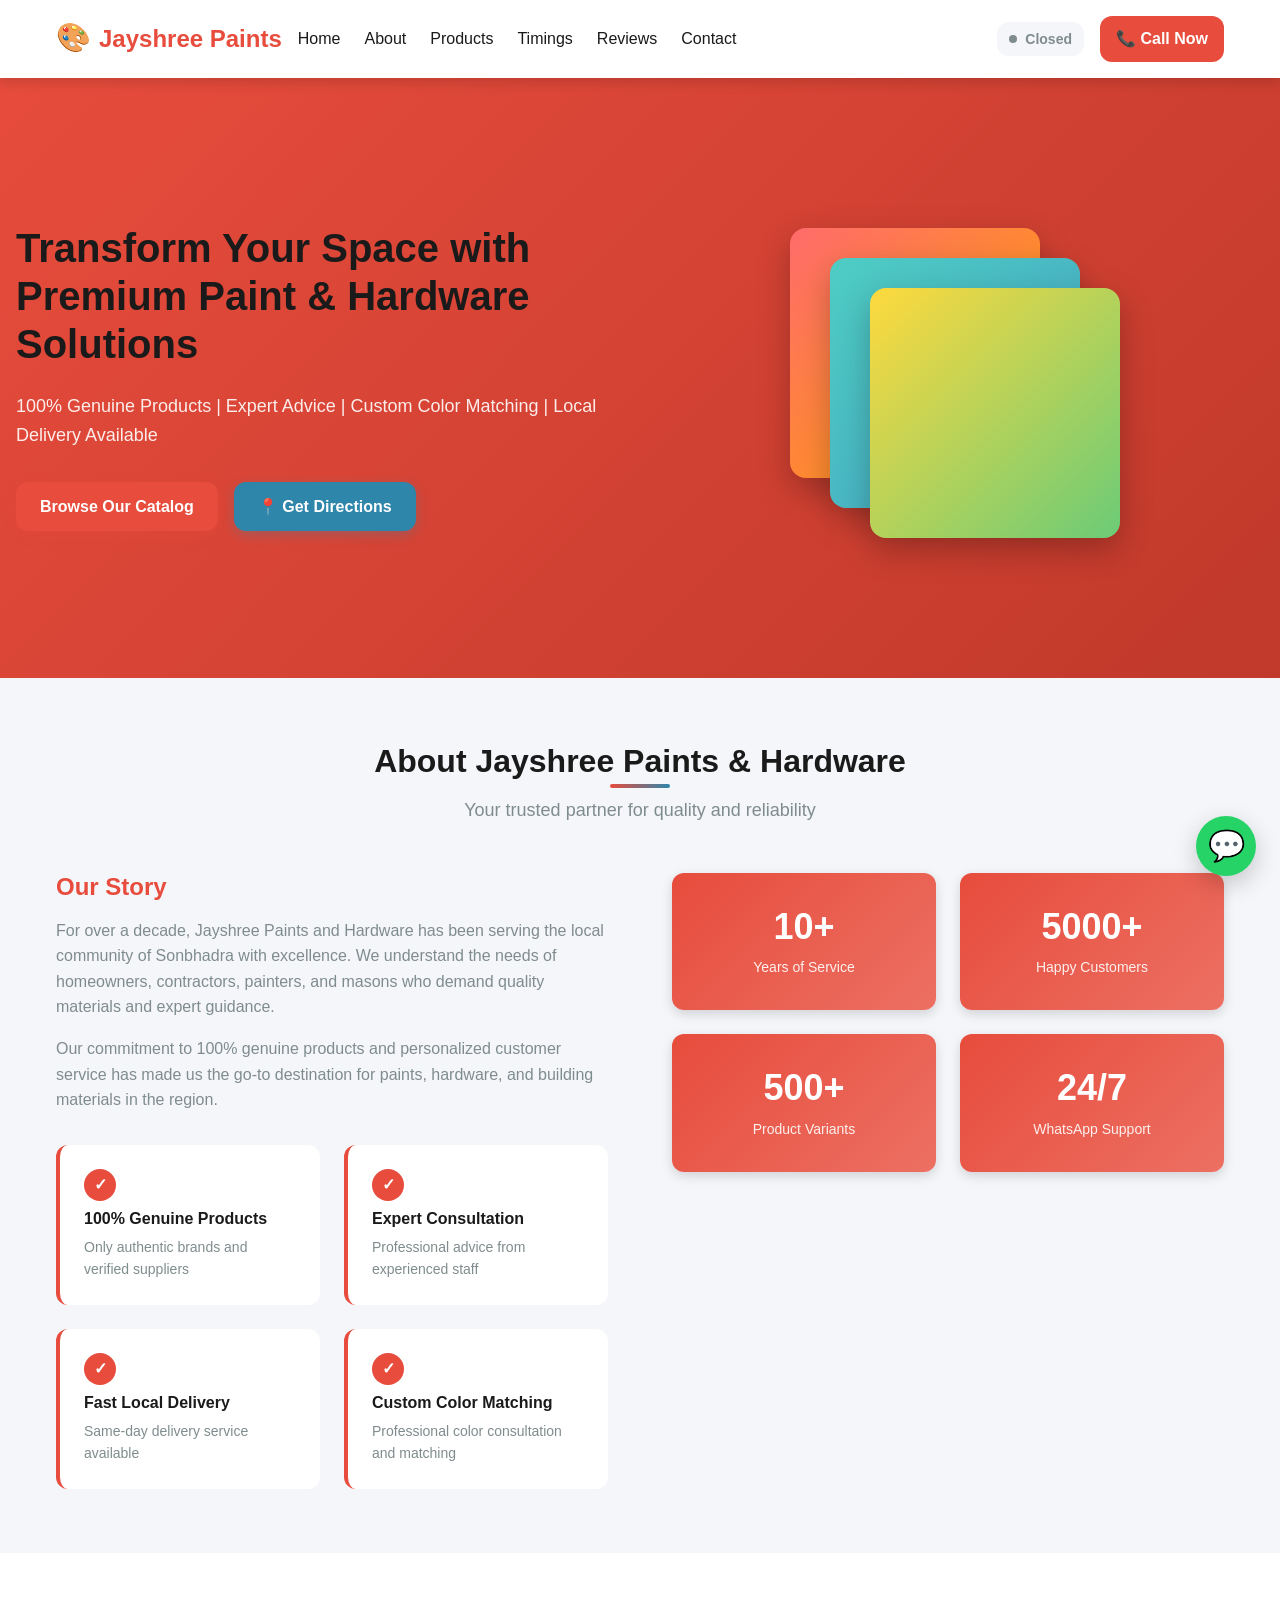
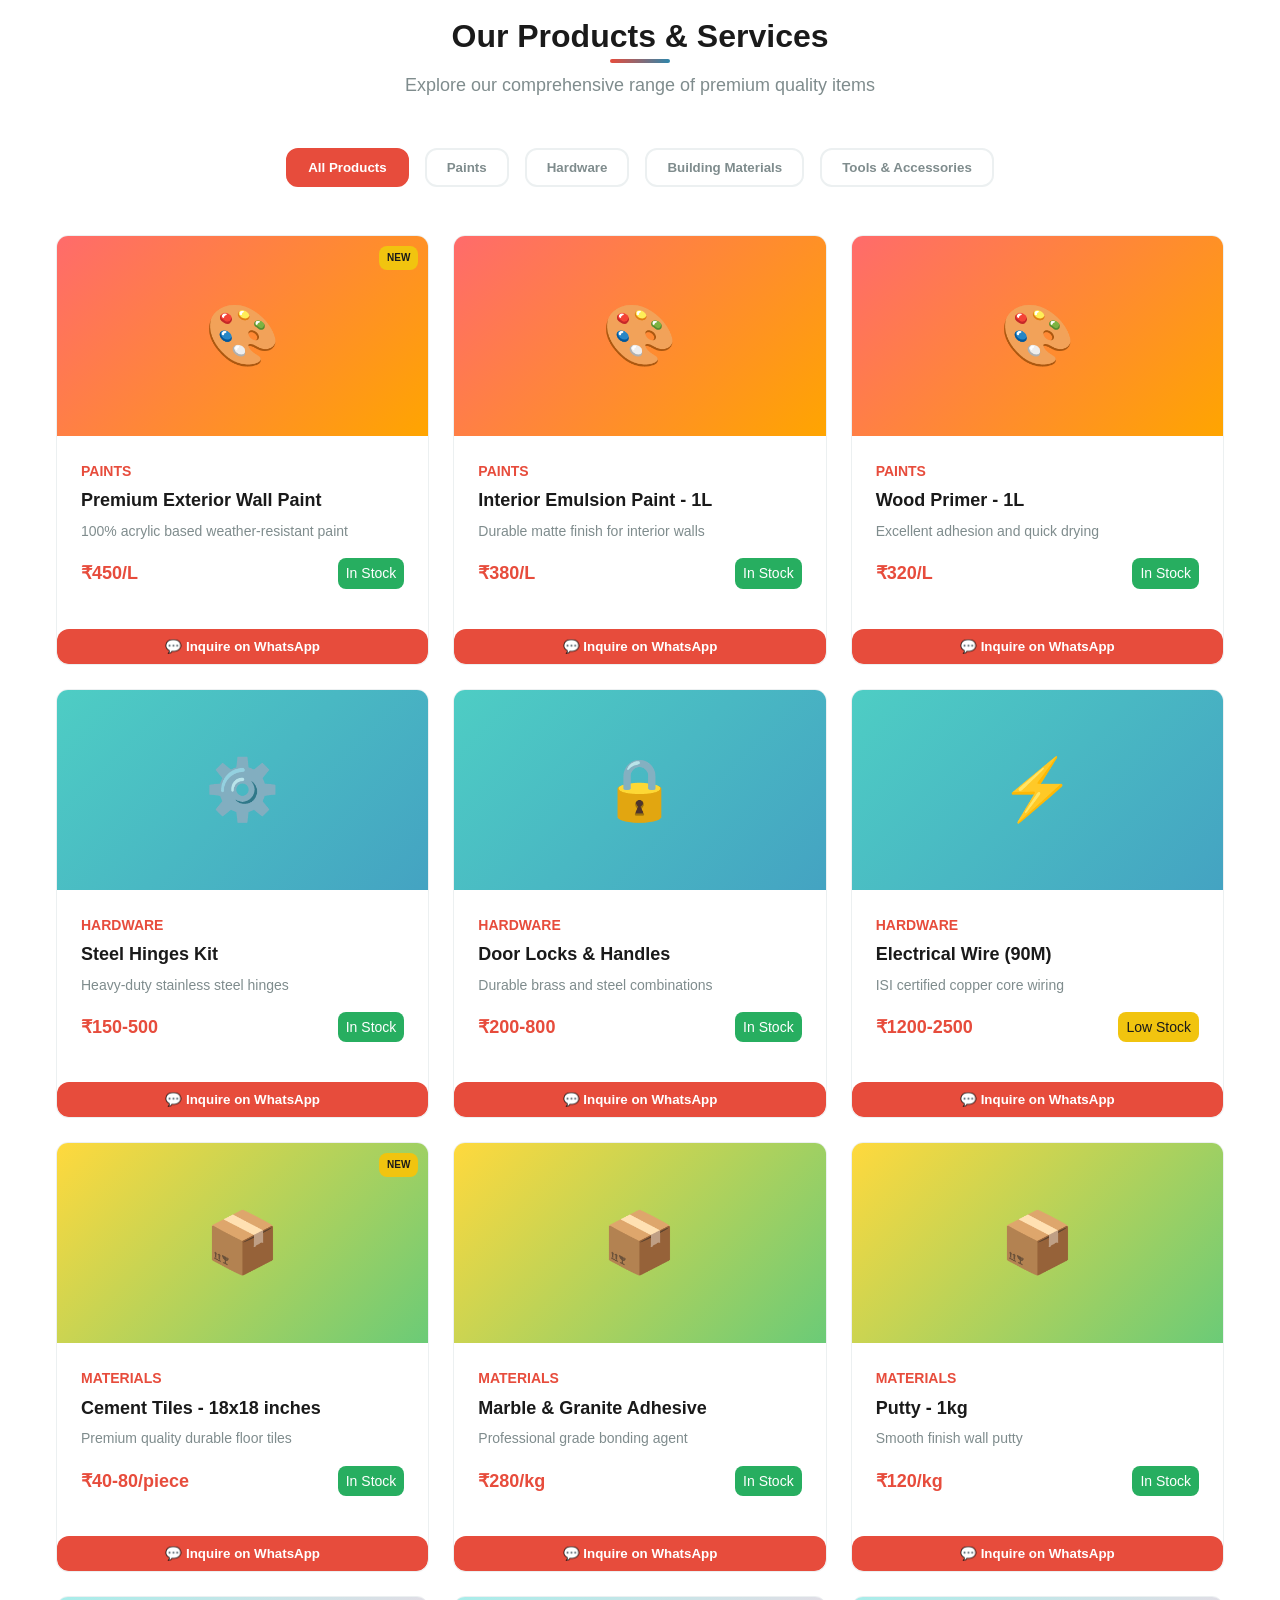
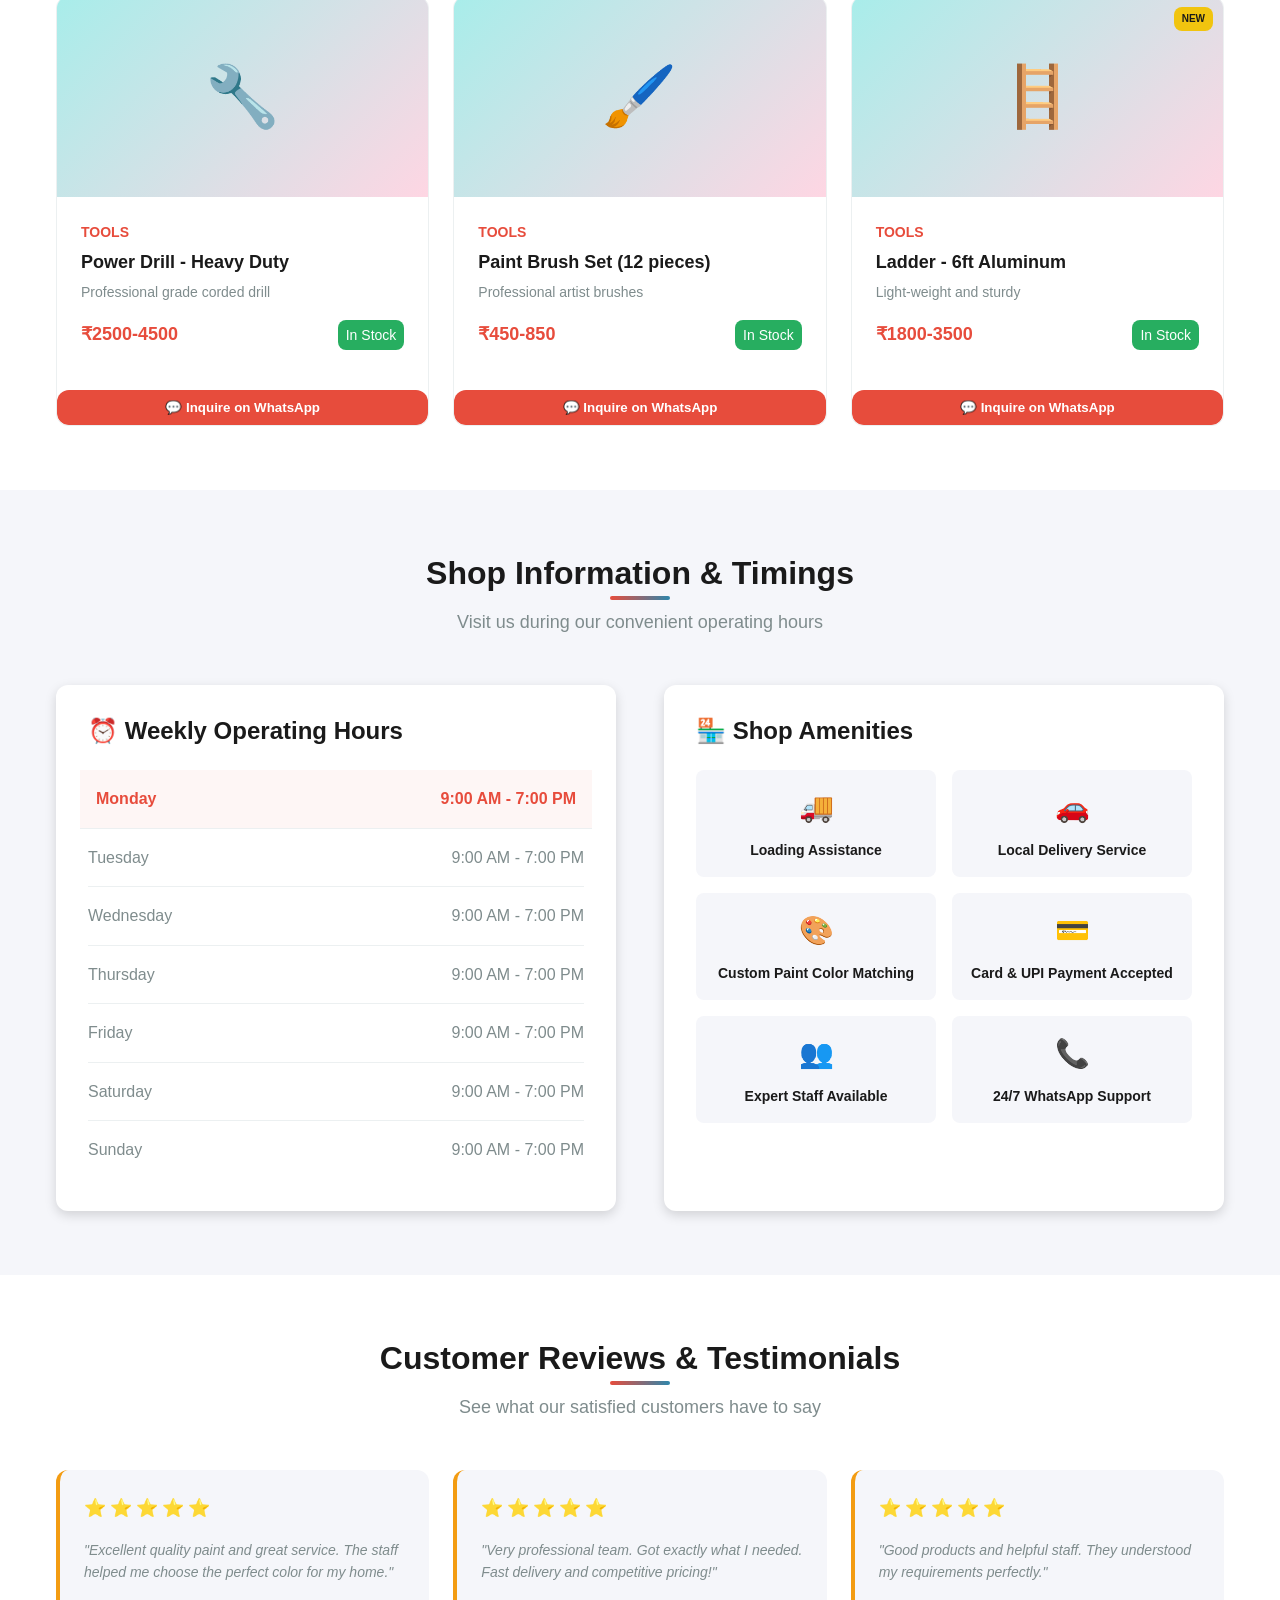
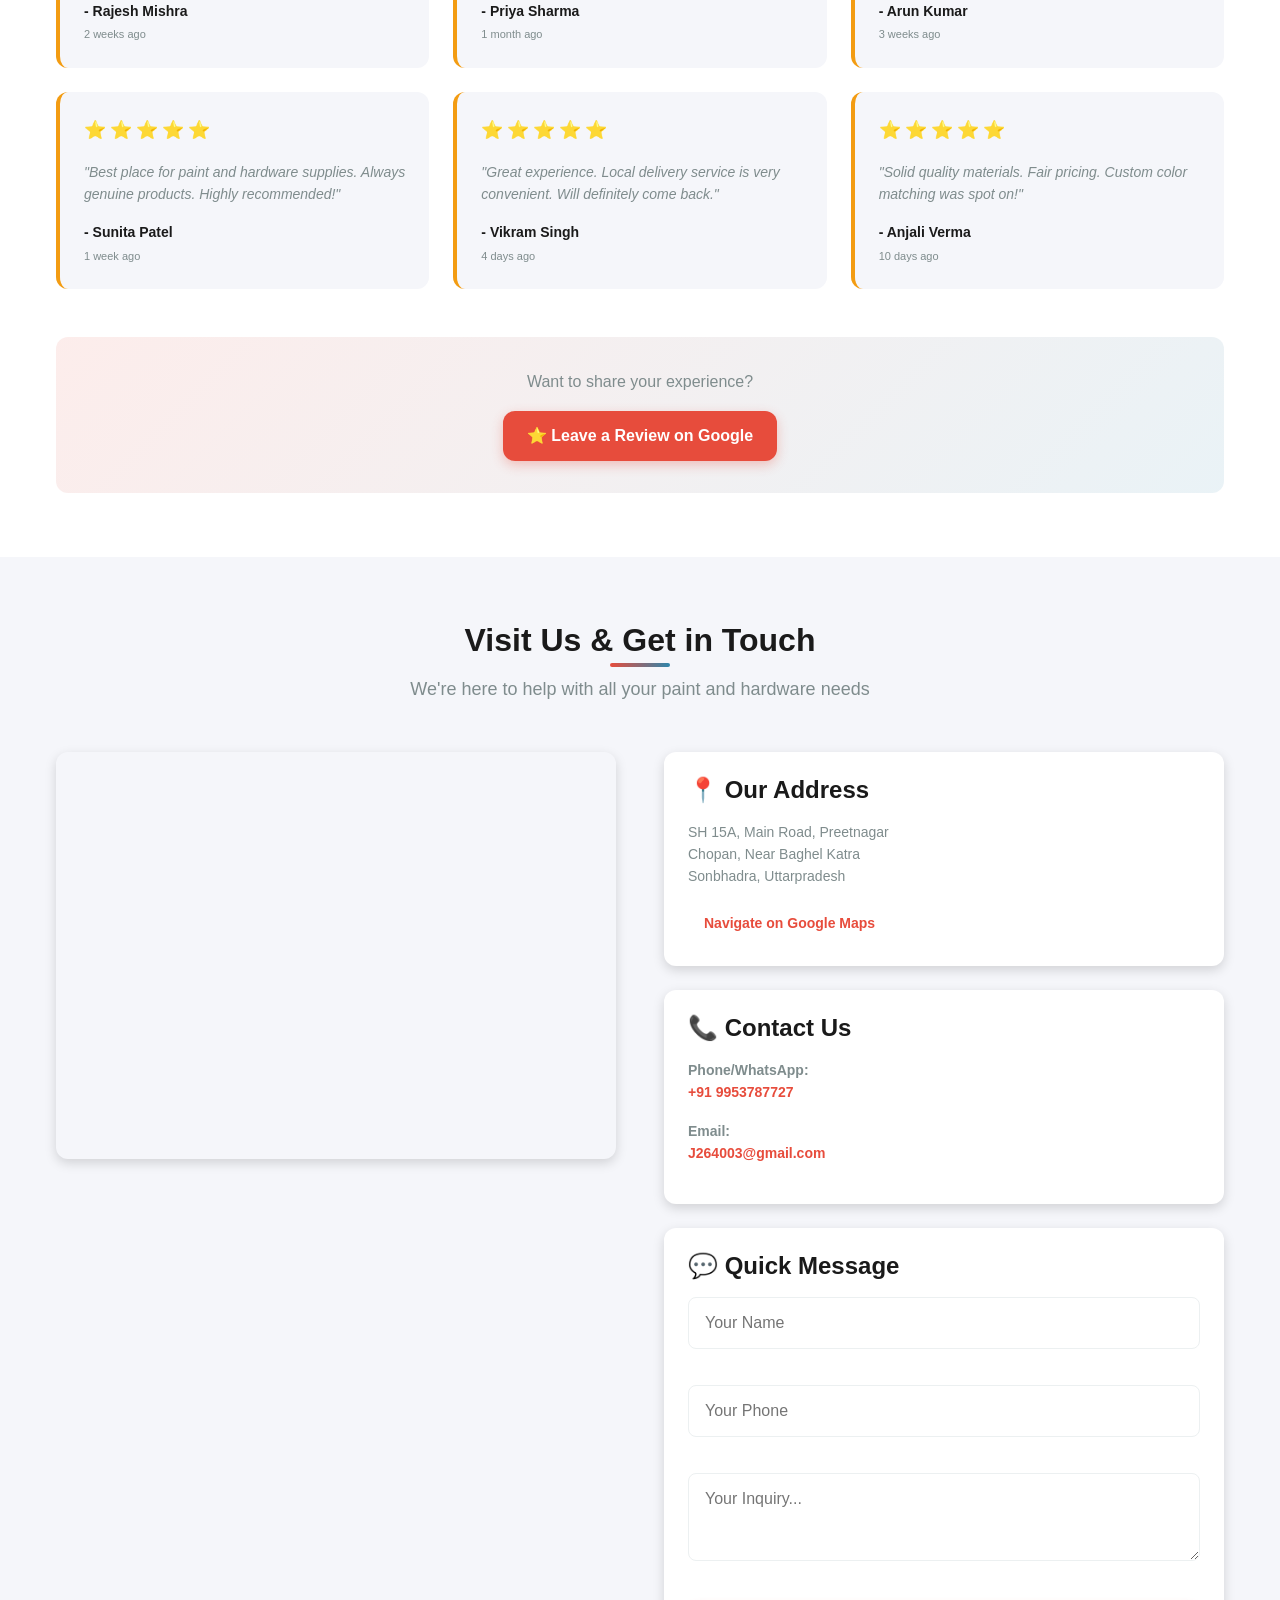
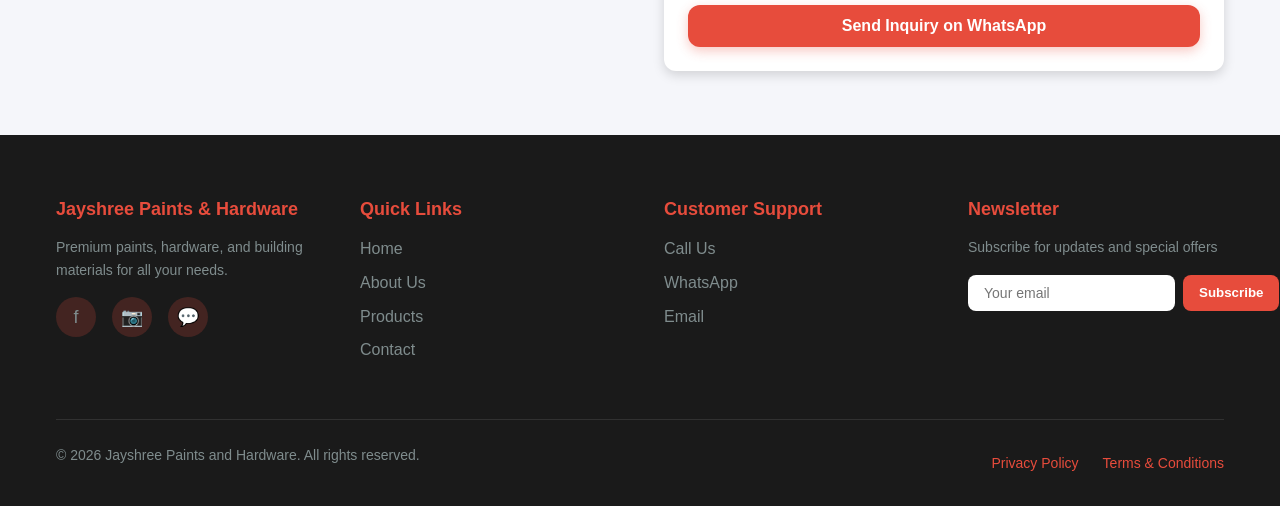
==== index.html @ bd3986a0 "Add files via upload" ====
<!DOCTYPE html>
<html lang="en">
<head>
    <meta charset="UTF-8">
    <meta name="viewport" content="width=device-width, initial-scale=1.0">
    <meta name="description" content="Jayshree Paints and Hardware - Your trusted source for premium paints, hardware, and building materials in Sonbhadra, Uttarpradesh.">
    <meta name="keywords" content="paints, hardware, building materials, Sonbhadra, Chopan">
    <meta name="author" content="Jayshree Paints and Hardware">
    <meta property="og:title" content="Jayshree Paints and Hardware | Premium Quality Products">
    <meta property="og:description" content="Discover a wide range of paints, hardware, and building materials. Visit our shop for expert advice and custom color matching.">
    <meta property="og:type" content="business.business">
    
    <title>Jayshree Paints and Hardware | Paints, Hardware & Building Materials in Sonbhadra</title>
    <link rel="stylesheet" href="assets/styles/style.css">
</head>
<body>
    <!-- ============== NAVIGATION BAR ============== -->
    <nav class="navbar" id="navbar">
        <div class="navbar-container">
            <div class="navbar-logo">
                <span class="logo-icon">🎨</span>
                <span class="logo-text">Jayshree Paints</span>
            </div>

            <button class="mobile-menu-btn" id="mobileMenuBtn">
                <span></span>
                <span></span>
                <span></span>
            </button>

            <ul class="nav-menu" id="navMenu">
                <li><a href="#home" class="nav-link">Home</a></li>
                <li><a href="#about" class="nav-link">About</a></li>
                <li><a href="#products" class="nav-link">Products</a></li>
                <li><a href="#timings" class="nav-link">Timings</a></li>
                <li><a href="#reviews" class="nav-link">Reviews</a></li>
                <li><a href="#contact" class="nav-link">Contact</a></li>
            </ul>

            <div class="navbar-cta">
                <div class="shop-status" id="shopStatus">
                    <span class="status-dot"></span>
                    <span class="status-text">Open Now</span>
                </div>
                <a href="tel:+919953787727" class="btn-call">📞 Call Now</a>
            </div>
        </div>
    </nav>

    <!-- ============== HERO SECTION ============== -->
    <section id="home" class="hero">
        <div class="hero-overlay"></div>
        <div class="hero-content">
            <h1 class="hero-title">Transform Your Space with Premium Paint & Hardware Solutions</h1>
            <p class="hero-subtitle">100% Genuine Products | Expert Advice | Custom Color Matching | Local Delivery Available</p>
            <div class="hero-cta">
                <a href="#products" class="btn btn-primary">Browse Our Catalog</a>
                <a href="https://maps.google.com/?q=SH+15A+Main+Road+Preetnagar+Chopan+Sonbhadra+Uttarpradesh" target="_blank" class="btn btn-secondary">📍 Get Directions</a>
            </div>
        </div>
        <div class="hero-image-placeholder">
            <div class="image-stack">
                <div class="image-item" style="background: linear-gradient(135deg, #FF6B6B, #FFA500);"></div>
                <div class="image-item" style="background: linear-gradient(135deg, #4ECDC4, #44A3C2);"></div>
                <div class="image-item" style="background: linear-gradient(135deg, #FFD93D, #6BCB77);"></div>
            </div>
        </div>
    </section>

    <!-- ============== ABOUT US SECTION ============== -->
    <section id="about" class="about">
        <div class="container">
            <div class="section-header">
                <h2>About Jayshree Paints & Hardware</h2>
                <p>Your trusted partner for quality and reliability</p>
            </div>

            <div class="about-grid">
                <div class="about-content">
                    <h3>Our Story</h3>
                    <p>For over a decade, Jayshree Paints and Hardware has been serving the local community of Sonbhadra with excellence. We understand the needs of homeowners, contractors, painters, and masons who demand quality materials and expert guidance.</p>
                    <p>Our commitment to 100% genuine products and personalized customer service has made us the go-to destination for paints, hardware, and building materials in the region.</p>
                    
                    <div class="trust-markers">
                        <div class="trust-item">
                            <span class="icon">✓</span>
                            <h4>100% Genuine Products</h4>
                            <p>Only authentic brands and verified suppliers</p>
                        </div>
                        <div class="trust-item">
                            <span class="icon">✓</span>
                            <h4>Expert Consultation</h4>
                            <p>Professional advice from experienced staff</p>
                        </div>
                        <div class="trust-item">
                            <span class="icon">✓</span>
                            <h4>Fast Local Delivery</h4>
                            <p>Same-day delivery service available</p>
                        </div>
                        <div class="trust-item">
                            <span class="icon">✓</span>
                            <h4>Custom Color Matching</h4>
                            <p>Professional color consultation and matching</p>
                        </div>
                    </div>
                </div>

                <div class="about-stats">
                    <div class="stat-card">
                        <h4>10+</h4>
                        <p>Years of Service</p>
                    </div>
                    <div class="stat-card">
                        <h4>5000+</h4>
                        <p>Happy Customers</p>
                    </div>
                    <div class="stat-card">
                        <h4>500+</h4>
                        <p>Product Variants</p>
                    </div>
                    <div class="stat-card">
                        <h4>24/7</h4>
                        <p>WhatsApp Support</p>
                    </div>
                </div>
            </div>
        </div>
    </section>

    <!-- ============== PRODUCTS & SERVICES SECTION ============== -->
    <section id="products" class="products">
        <div class="container">
            <div class="section-header">
                <h2>Our Products & Services</h2>
                <p>Explore our comprehensive range of premium quality items</p>
            </div>

            <div class="filter-buttons">
                <button class="filter-btn active" data-filter="all">All Products</button>
                <button class="filter-btn" data-filter="paints">Paints</button>
                <button class="filter-btn" data-filter="hardware">Hardware</button>
                <button class="filter-btn" data-filter="materials">Building Materials</button>
                <button class="filter-btn" data-filter="tools">Tools & Accessories</button>
            </div>

            <div class="products-grid" id="productsGrid">
                <!-- Products will be rendered by JavaScript -->
            </div>
        </div>
    </section>

    <!-- ============== SHOP HOURS & AMENITIES SECTION ============== -->
    <section id="timings" class="timings-section">
        <div class="container">
            <div class="section-header">
                <h2>Shop Information & Timings</h2>
                <p>Visit us during our convenient operating hours</p>
            </div>

            <div class="timings-grid">
                <div class="timings-card">
                    <h3>⏰ Weekly Operating Hours</h3>
                    <table class="hours-table">
                        <tbody>
                            <tr>
                                <td>Monday</td>
                                <td>9:00 AM - 7:00 PM</td>
                            </tr>
                            <tr>
                                <td>Tuesday</td>
                                <td>9:00 AM - 7:00 PM</td>
                            </tr>
                            <tr>
                                <td>Wednesday</td>
                                <td>9:00 AM - 7:00 PM</td>
                            </tr>
                            <tr>
                                <td>Thursday</td>
                                <td>9:00 AM - 7:00 PM</td>
                            </tr>
                            <tr>
                                <td>Friday</td>
                                <td>9:00 AM - 7:00 PM</td>
                            </tr>
                            <tr>
                                <td>Saturday</td>
                                <td>9:00 AM - 7:00 PM</td>
                            </tr>
                            <tr>
                                <td>Sunday</td>
                                <td>9:00 AM - 7:00 PM</td>
                            </tr>
                        </tbody>
                    </table>
                </div>

                <div class="amenities-card">
                    <h3>🏪 Shop Amenities</h3>
                    <div class="amenities-list">
                        <div class="amenity">
                            <span class="amenity-icon">🚚</span>
                            <span>Loading Assistance</span>
                        </div>
                        <div class="amenity">
                            <span class="amenity-icon">🚗</span>
                            <span>Local Delivery Service</span>
                        </div>
                        <div class="amenity">
                            <span class="amenity-icon">🎨</span>
                            <span>Custom Paint Color Matching</span>
                        </div>
                        <div class="amenity">
                            <span class="amenity-icon">💳</span>
                            <span>Card & UPI Payment Accepted</span>
                        </div>
                        <div class="amenity">
                            <span class="amenity-icon">👥</span>
                            <span>Expert Staff Available</span>
                        </div>
                        <div class="amenity">
                            <span class="amenity-icon">📞</span>
                            <span>24/7 WhatsApp Support</span>
                        </div>
                    </div>
                </div>
            </div>
        </div>
    </section>

    <!-- ============== CUSTOMER REVIEWS SECTION ============== -->
    <section id="reviews" class="reviews">
        <div class="container">
            <div class="section-header">
                <h2>Customer Reviews & Testimonials</h2>
                <p>See what our satisfied customers have to say</p>
            </div>

            <div class="reviews-grid" id="reviewsGrid">
                <!-- Reviews will be rendered by JavaScript -->
            </div>

            <div class="reviews-cta">
                <p>Want to share your experience?</p>
                <a href="https://maps.google.com/maps/place/Jayshree+Paints+Hardware" target="_blank" class="btn btn-primary">
                    ⭐ Leave a Review on Google
                </a>
            </div>
        </div>
    </section>

    <!-- ============== LOCATION & CONTACT SECTION ============== -->
    <section id="contact" class="contact">
        <div class="container">
            <div class="section-header">
                <h2>Visit Us & Get in Touch</h2>
                <p>We're here to help with all your paint and hardware needs</p>
            </div>

            <div class="contact-grid">
                <div class="map-placeholder">
                    <div class="map-container">
                        <!-- Google Maps Embed -->
                        <iframe src="https://www.google.com/maps/embed?pb=!1m18!1m12!1m3!1d3626.5089088821046!2d82.3449!3d23.8321!2m3!1f0!2f0!3f0!3m2!1i1024!2i768!4f13.1!3m3!1m2!1s0x0%3A0x0!2zMjPCsDQ5JzU4LjMiTiA4MsKwMjAnNDMuNiJF!5e0!3m2!1sen!2sin!4v1234567890" width="100%" height="400" style="border:0;" allowfullscreen="" loading="lazy" referrerpolicy="no-referrer-when-downgrade"></iframe>
                    </div>
                </div>

                <div class="contact-info">
                    <div class="info-card">
                        <h3>📍 Our Address</h3>
                        <p>SH 15A, Main Road, Preetnagar<br>Chopan, Near Baghel Katra<br>Sonbhadra, Uttarpradesh</p>
                        <a href="https://maps.google.com/?q=SH+15A+Main+Road+Preetnagar+Chopan+Sonbhadra+Uttarpradesh" target="_blank" class="btn btn-small">Navigate on Google Maps</a>
                    </div>

                    <div class="info-card">
                        <h3>📞 Contact Us</h3>
                        <p><strong>Phone/WhatsApp:</strong><br>
                        <a href="tel:+919953787727">+91 9953787727</a></p>
                        <p><strong>Email:</strong><br>
                        <a href="mailto:J264003@gmail.com">J264003@gmail.com</a></p>
                    </div>

                    <div class="info-card">
                        <h3>💬 Quick Message</h3>
                        <form class="contact-form" id="contactForm">
                            <div class="form-group">
                                <input type="text" id="userName" placeholder="Your Name" required>
                                <span class="error-message" id="nameError"></span>
                            </div>
                            <div class="form-group">
                                <input type="tel" id="userPhone" placeholder="Your Phone" required>
                                <span class="error-message" id="phoneError"></span>
                            </div>
                            <div class="form-group">
                                <textarea id="userMessage" placeholder="Your Inquiry..." rows="3" required></textarea>
                                <span class="error-message" id="messageError"></span>
                            </div>
                            <button type="submit" class="btn btn-primary btn-full">Send Inquiry on WhatsApp</button>
                        </form>
                    </div>
                </div>
            </div>
        </div>
    </section>

    <!-- ============== FOOTER ============== -->
    <footer class="footer">
        <div class="container">
            <div class="footer-content">
                <div class="footer-section">
                    <h4>Jayshree Paints & Hardware</h4>
                    <p>Premium paints, hardware, and building materials for all your needs.</p>
                    <div class="social-links">
                        <a href="https://www.facebook.com/jayshreepaints" target="_blank" title="Facebook">f</a>
                        <a href="https://www.instagram.com/jayshreepaints" target="_blank" title="Instagram">📷</a>
                        <a href="https://api.whatsapp.com/send?phone=919953787727" target="_blank" title="WhatsApp">💬</a>
                    </div>
                </div>

                <div class="footer-section">
                    <h4>Quick Links</h4>
                    <ul>
                        <li><a href="#home">Home</a></li>
                        <li><a href="#about">About Us</a></li>
                        <li><a href="#products">Products</a></li>
                        <li><a href="#contact">Contact</a></li>
                    </ul>
                </div>

                <div class="footer-section">
                    <h4>Customer Support</h4>
                    <ul>
                        <li><a href="tel:+919953787727">Call Us</a></li>
                        <li><a href="https://api.whatsapp.com/send?phone=919953787727" target="_blank">WhatsApp</a></li>
                        <li><a href="mailto:J264003@gmail.com">Email</a></li>
                    </ul>
                </div>

                <div class="footer-section">
                    <h4>Newsletter</h4>
                    <p>Subscribe for updates and special offers</p>
                    <form class="newsletter-form">
                        <input type="email" placeholder="Your email" required>
                        <button type="submit">Subscribe</button>
                    </form>
                </div>
            </div>

            <div class="footer-bottom">
                <p>&copy; 2024 Jayshree Paints and Hardware. All rights reserved.</p>
                <div class="legal-links">
                    <a href="#privacy">Privacy Policy</a>
                    <a href="#terms">Terms & Conditions</a>
                </div>
            </div>
        </div>
    </footer>

    <!-- ============== FLOATING WHATSAPP BUTTON ============== -->
    <a href="https://api.whatsapp.com/send?phone=919953787727&text=Hi%20Jayshree%20Paints!%20I%20have%20an%20inquiry." target="_blank" class="whatsapp-floating">
        💬
    </a>

    <!-- ============== SCRIPTS ============== -->
    <script src="assets/js/script.js"></script>
</body>
</html>
---- assets/styles/style.css ----
/* ========================================
   JAYSHREE PAINTS & HARDWARE - STYLESHEET
   Mobile-First | Responsive | Accessible
   ======================================== */

:root {
    /* Color Palette */
    --primary: #E74C3C;           /* Vibrant Red */
    --primary-dark: #C0392B;      /* Darker Red */
    --primary-light: #EC7063;     /* Light Red */
    --secondary: #2E86AB;         /* Professional Blue */
    --secondary-dark: #1B4965;    /* Darker Blue */
    --accent: #F39C12;            /* Gold/Orange */
    --success: #27AE60;           /* Green */
    --warning: #F1C40F;           /* Yellow */
    --danger: #E74C3C;            /* Red */
    
    /* Neutral Colors */
    --dark: #1A1A1A;
    --dark-gray: #2C3E50;
    --gray: #7F8C8D;
    --light-gray: #ECF0F1;
    --lighter-gray: #F5F6FA;
    --white: #FFFFFF;
    
    /* Typography */
    --font-primary: 'Segoe UI', Tahoma, Geneva, Verdana, sans-serif;
    --font-size-base: 16px;
    --font-size-sm: 14px;
    --font-size-lg: 18px;
    --font-size-xl: 24px;
    --font-size-2xl: 32px;
    --font-size-3xl: 40px;
    
    /* Spacing */
    --spacing-xs: 4px;
    --spacing-sm: 8px;
    --spacing-md: 16px;
    --spacing-lg: 24px;
    --spacing-xl: 32px;
    --spacing-2xl: 48px;
    --spacing-3xl: 64px;
    
    /* Border Radius */
    --radius-sm: 4px;
    --radius-md: 8px;
    --radius-lg: 12px;
    --radius-xl: 16px;
    --radius-2xl: 20px;
    
    /* Shadows */
    --shadow-sm: 0 2px 4px rgba(0, 0, 0, 0.1);
    --shadow-md: 0 4px 12px rgba(0, 0, 0, 0.15);
    --shadow-lg: 0 8px 24px rgba(0, 0, 0, 0.2);
    --shadow-xl: 0 12px 32px rgba(0, 0, 0, 0.25);
    
    /* Transitions */
    --transition-fast: 150ms ease-in-out;
    --transition-base: 250ms ease-in-out;
    --transition-slow: 350ms ease-in-out;
}

/* ============ RESET & BASE ============ */
* {
    margin: 0;
    padding: 0;
    box-sizing: border-box;
}

html {
    scroll-behavior: smooth;
}

body {
    font-family: var(--font-primary);
    font-size: var(--font-size-base);
    line-height: 1.6;
    color: var(--dark);
    background-color: var(--white);
    overflow-x: hidden;
}

/* ============ TYPOGRAPHY ============ */
h1, h2, h3, h4, h5, h6 {
    font-weight: 600;
    margin-bottom: var(--spacing-md);
    line-height: 1.2;
    color: var(--dark);
}

h1 { font-size: var(--font-size-3xl); }
h2 { font-size: var(--font-size-2xl); }
h3 { font-size: var(--font-size-xl); }
h4 { font-size: var(--font-size-lg); }

p {
    margin-bottom: var(--spacing-md);
    color: var(--gray);
}

a {
    color: var(--primary);
    text-decoration: none;
    transition: all var(--transition-fast);
}

a:hover {
    color: var(--primary-dark);
}

/* ============ BUTTONS ============ */
.btn {
    display: inline-block;
    padding: 12px 24px;
    border: none;
    border-radius: var(--radius-lg);
    font-size: var(--font-size-base);
    font-weight: 600;
    cursor: pointer;
    transition: all var(--transition-base);
    text-decoration: none;
    text-align: center;
}

.btn:hover {
    transform: translateY(-2px);
}

.btn-primary {
    background-color: var(--primary);
    color: var(--white);
    box-shadow: 0 4px 12px rgba(231, 76, 60, 0.3);
}

.btn-primary:hover {
    background-color: var(--primary-dark);
    box-shadow: 0 6px 20px rgba(231, 76, 60, 0.4);
}

.btn-secondary {
    background-color: var(--secondary);
    color: var(--white);
    box-shadow: 0 4px 12px rgba(46, 134, 171, 0.3);
}

.btn-secondary:hover {
    background-color: var(--secondary-dark);
    box-shadow: 0 6px 20px rgba(46, 134, 171, 0.4);
}

.btn-small {
    padding: 8px 16px;
    font-size: var(--font-size-sm);
}

.btn-full {
    width: 100%;
}

/* ============ CONTAINER ============ */
.container {
    width: 100%;
    max-width: 1200px;
    margin: 0 auto;
    padding: 0 var(--spacing-md);
}

/* ============ SECTIONS ============ */
section {
    padding: var(--spacing-3xl) 0;
}

.section-header {
    text-align: center;
    margin-bottom: var(--spacing-2xl);
}

.section-header h2 {
    margin-bottom: var(--spacing-md);
    color: var(--dark);
    position: relative;
    display: inline-block;
}

.section-header h2::after {
    content: '';
    position: absolute;
    bottom: -8px;
    left: 50%;
    transform: translateX(-50%);
    width: 60px;
    height: 4px;
    background: linear-gradient(90deg, var(--primary), var(--secondary));
    border-radius: 2px;
}

.section-header p {
    font-size: var(--font-size-lg);
    color: var(--gray);
}

/* ============ NAVBAR ============ */
.navbar {
    position: sticky;
    top: 0;
    z-index: 1000;
    background-color: var(--white);
    box-shadow: var(--shadow-md);
    transition: all var(--transition-base);
}

.navbar.scrolled {
    background-color: rgba(255, 255, 255, 0.98);
    backdrop-filter: blur(10px);
}

.navbar-container {
    max-width: 1200px;
    margin: 0 auto;
    padding: var(--spacing-md);
    display: flex;
    justify-content: space-between;
    align-items: center;
    flex-wrap: wrap;
    gap: var(--spacing-md);
}

.navbar-logo {
    display: flex;
    align-items: center;
    gap: var(--spacing-sm);
    font-size: var(--font-size-xl);
    font-weight: 700;
    color: var(--primary);
}

.logo-icon {
    font-size: 28px;
}

.nav-menu {
    display: flex;
    list-style: none;
    gap: var(--spacing-lg);
    flex: 1;
}

.nav-link {
    color: var(--dark);
    font-weight: 500;
    padding: 8px 0;
    border-bottom: 2px solid transparent;
    transition: all var(--transition-fast);
}

.nav-link:hover {
    color: var(--primary);
    border-bottom-color: var(--primary);
}

.navbar-cta {
    display: flex;
    align-items: center;
    gap: var(--spacing-md);
}

.shop-status {
    display: flex;
    align-items: center;
    gap: var(--spacing-sm);
    padding: 6px 12px;
    background-color: var(--lighter-gray);
    border-radius: var(--radius-lg);
    font-size: var(--font-size-sm);
    font-weight: 600;
}

.shop-status.closed {
    color: var(--gray);
}

.shop-status.open {
    color: var(--success);
}

.status-dot {
    width: 8px;
    height: 8px;
    border-radius: 50%;
    background-color: var(--success);
    animation: pulse 2s infinite;
}

.shop-status.closed .status-dot {
    background-color: var(--gray);
    animation: none;
}

@keyframes pulse {
    0%, 100% { opacity: 1; }
    50% { opacity: 0.6; }
}

.btn-call {
    padding: 10px 16px;
    background-color: var(--primary);
    color: var(--white);
    border-radius: var(--radius-lg);
    font-weight: 600;
    transition: all var(--transition-fast);
}

.btn-call:hover {
    background-color: var(--primary-dark);
}

.mobile-menu-btn {
    display: none;
    flex-direction: column;
    background: none;
    border: none;
    cursor: pointer;
    gap: 4px;
}

.mobile-menu-btn span {
    width: 25px;
    height: 3px;
    background-color: var(--dark);
    border-radius: 2px;
    transition: all var(--transition-base);
}

.mobile-menu-btn.active span:nth-child(1) {
    transform: rotate(45deg) translateY(10px);
}

.mobile-menu-btn.active span:nth-child(2) {
    opacity: 0;
}

.mobile-menu-btn.active span:nth-child(3) {
    transform: rotate(-45deg) translateY(-10px);
}

/* ============ HERO SECTION ============ */
.hero {
    position: relative;
    display: flex;
    align-items: center;
    justify-content: space-between;
    min-height: 600px;
    padding: var(--spacing-3xl) var(--spacing-md);
    background: linear-gradient(135deg, var(--primary) 0%, var(--primary-dark) 100%);
    color: var(--white);
    overflow: hidden;
}

.hero-overlay {
    position: absolute;
    top: 0;
    left: 0;
    right: 0;
    bottom: 0;
    background: url('data:image/svg+xml,<svg xmlns="http://www.w3.org/2000/svg" viewBox="0 0 1200 600"><defs><pattern id="pattern" x="0" y="0" width="100" height="100" patternUnits="userSpaceOnUse"><circle cx="50" cy="50" r="1" fill="rgba(255,255,255,0.1)"/></pattern></defs><rect width="1200" height="600" fill="url(%23pattern)"/></svg>');
    opacity: 0.5;
}

.hero > * {
    position: relative;
    z-index: 1;
}

.hero-content {
    flex: 1;
    max-width: 600px;
    animation: slideInLeft 0.8s ease-out;
}

@keyframes slideInLeft {
    from {
        opacity: 0;
        transform: translateX(-30px);
    }
    to {
        opacity: 1;
        transform: translateX(0);
    }
}

.hero-title {
    font-size: var(--font-size-3xl);
    margin-bottom: var(--spacing-lg);
    line-height: 1.2;
    animation: slideInUp 0.8s ease-out 0.1s both;
}

.hero-subtitle {
    font-size: var(--font-size-lg);
    margin-bottom: var(--spacing-xl);
    color: rgba(255, 255, 255, 0.9);
    animation: slideInUp 0.8s ease-out 0.2s both;
}

@keyframes slideInUp {
    from {
        opacity: 0;
        transform: translateY(20px);
    }
    to {
        opacity: 1;
        transform: translateY(0);
    }
}

.hero-cta {
    display: flex;
    gap: var(--spacing-md);
    flex-wrap: wrap;
    animation: slideInUp 0.8s ease-out 0.3s both;
}

.hero-image-placeholder {
    flex: 1;
    display: flex;
    align-items: center;
    justify-content: center;
    min-height: 400px;
}

.image-stack {
    position: relative;
    width: 300px;
    height: 300px;
}

.image-item {
    position: absolute;
    width: 250px;
    height: 250px;
    border-radius: var(--radius-xl);
    box-shadow: var(--shadow-xl);
    animation: float 3s ease-in-out infinite;
}

.image-item:nth-child(1) {
    top: 0;
    left: 0;
    animation-delay: 0s;
}

.image-item:nth-child(2) {
    top: 30px;
    left: 40px;
    animation-delay: 0.3s;
}

.image-item:nth-child(3) {
    top: 60px;
    left: 80px;
    animation-delay: 0.6s;
}

@keyframes float {
    0%, 100% { transform: translateY(0); }
    50% { transform: translateY(-20px); }
}

/* ============ ABOUT SECTION ============ */
.about {
    background-color: var(--lighter-gray);
}

.about-grid {
    display: grid;
    grid-template-columns: 1fr 1fr;
    gap: var(--spacing-3xl);
    align-items: start;
}

.about-content h3 {
    color: var(--primary);
    margin-top: 0;
}

.about-content p {
    margin-bottom: var(--spacing-md);
}

.trust-markers {
    display: grid;
    grid-template-columns: 1fr 1fr;
    gap: var(--spacing-lg);
    margin-top: var(--spacing-xl);
}

.trust-item {
    background-color: var(--white);
    padding: var(--spacing-lg);
    border-radius: var(--radius-lg);
    border-left: 4px solid var(--primary);
    transition: all var(--transition-base);
}

.trust-item:hover {
    box-shadow: var(--shadow-md);
    transform: translateY(-4px);
}

.trust-item .icon {
    display: inline-block;
    width: 32px;
    height: 32px;
    background-color: var(--primary);
    color: var(--white);
    border-radius: 50%;
    text-align: center;
    line-height: 32px;
    font-weight: bold;
    margin-bottom: var(--spacing-sm);
}

.trust-item h4 {
    font-size: var(--font-size-base);
    margin-bottom: var(--spacing-sm);
}

.trust-item p {
    font-size: var(--font-size-sm);
    margin-bottom: 0;
}

.about-stats {
    display: grid;
    grid-template-columns: 1fr 1fr;
    gap: var(--spacing-lg);
}

.stat-card {
    background: linear-gradient(135deg, var(--primary) 0%, var(--primary-light) 100%);
    color: var(--white);
    padding: var(--spacing-xl);
    border-radius: var(--radius-lg);
    text-align: center;
    box-shadow: var(--shadow-md);
    transition: all var(--transition-base);
}

.stat-card:hover {
    transform: translateY(-8px);
    box-shadow: var(--shadow-lg);
}

.stat-card h4 {
    font-size: 36px;
    margin-bottom: var(--spacing-sm);
    color: var(--white);
}

.stat-card p {
    color: rgba(255, 255, 255, 0.9);
    margin-bottom: 0;
    font-size: var(--font-size-sm);
}

/* ============ PRODUCTS SECTION ============ */
.products {
    background-color: var(--white);
}

.filter-buttons {
    display: flex;
    justify-content: center;
    gap: var(--spacing-md);
    margin-bottom: var(--spacing-2xl);
    flex-wrap: wrap;
}

.filter-btn {
    padding: 10px 20px;
    border: 2px solid var(--light-gray);
    background-color: var(--white);
    color: var(--gray);
    border-radius: var(--radius-lg);
    font-weight: 600;
    cursor: pointer;
    transition: all var(--transition-base);
}

.filter-btn:hover,
.filter-btn.active {
    border-color: var(--primary);
    background-color: var(--primary);
    color: var(--white);
}

.products-grid {
    display: grid;
    grid-template-columns: repeat(auto-fill, minmax(280px, 1fr));
    gap: var(--spacing-lg);
}

.product-card {
    background-color: var(--white);
    border: 1px solid var(--light-gray);
    border-radius: var(--radius-lg);
    overflow: hidden;
    transition: all var(--transition-base);
    display: flex;
    flex-direction: column;
}

.product-card:hover {
    box-shadow: var(--shadow-lg);
    transform: translateY(-8px);
    border-color: var(--primary);
}

.product-image {
    width: 100%;
    height: 200px;
    background: linear-gradient(135deg, #667eea 0%, #764ba2 100%);
    display: flex;
    align-items: center;
    justify-content: center;
    font-size: 60px;
    overflow: hidden;
    position: relative;
}

.product-image.paints {
    background: linear-gradient(135deg, #FF6B6B, #FFA500);
}

.product-image.hardware {
    background: linear-gradient(135deg, #4ECDC4, #44A3C2);
}

.product-image.materials {
    background: linear-gradient(135deg, #FFD93D, #6BCB77);
}

.product-image.tools {
    background: linear-gradient(135deg, #A8EDEA, #FED6E3);
}

.product-image.new {
    position: relative;
}

.product-image.new::before {
    content: 'NEW';
    position: absolute;
    top: 10px;
    right: 10px;
    background-color: var(--warning);
    color: var(--dark);
    padding: 4px 8px;
    border-radius: var(--radius-md);
    font-size: 10px;
    font-weight: bold;
}

.product-body {
    padding: var(--spacing-lg);
    flex: 1;
    display: flex;
    flex-direction: column;
}

.product-category {
    font-size: var(--font-size-sm);
    color: var(--primary);
    font-weight: 600;
    margin-bottom: var(--spacing-sm);
}

.product-name {
    font-size: var(--font-size-lg);
    font-weight: 600;
    margin-bottom: var(--spacing-sm);
    color: var(--dark);
}

.product-description {
    font-size: var(--font-size-sm);
    color: var(--gray);
    margin-bottom: var(--spacing-md);
    flex: 1;
}

.product-footer {
    display: flex;
    justify-content: space-between;
    align-items: center;
}

.product-price {
    font-size: var(--font-size-lg);
    font-weight: 700;
    color: var(--primary);
}

.product-stock {
    font-size: var(--font-size-sm);
    padding: 4px 8px;
    border-radius: var(--radius-md);
    background-color: var(--success);
    color: var(--white);
}

.product-stock.low {
    background-color: var(--warning);
    color: var(--dark);
}

.product-action {
    width: 100%;
    margin-top: var(--spacing-md);
    padding: 10px;
    background-color: var(--primary);
    color: var(--white);
    border: none;
    border-radius: var(--radius-lg);
    font-weight: 600;
    cursor: pointer;
    transition: all var(--transition-base);
}

.product-action:hover {
    background-color: var(--primary-dark);
}

/* ============ TIMINGS SECTION ============ */
.timings-section {
    background-color: var(--lighter-gray);
}

.timings-grid {
    display: grid;
    grid-template-columns: 1fr 1fr;
    gap: var(--spacing-2xl);
}

.timings-card,
.amenities-card {
    background-color: var(--white);
    padding: var(--spacing-xl);
    border-radius: var(--radius-lg);
    box-shadow: var(--shadow-md);
}

.timings-card h3,
.amenities-card h3 {
    margin-bottom: var(--spacing-lg);
    display: flex;
    align-items: center;
    gap: var(--spacing-sm);
}

.hours-table {
    width: 100%;
    border-collapse: collapse;
}

.hours-table tr {
    display: flex;
    justify-content: space-between;
    padding: var(--spacing-md) 0;
    border-bottom: 1px solid var(--light-gray);
}

.hours-table tr:last-child {
    border-bottom: none;
}

.hours-table td {
    color: var(--gray);
}

.hours-table tr.today {
    background-color: rgba(231, 76, 60, 0.05);
    padding: var(--spacing-md);
    margin: 0 -8px;
    padding-left: var(--spacing-md);
    padding-right: var(--spacing-md);
}

.hours-table tr.today td {
    font-weight: 600;
    color: var(--primary);
}

.amenities-list {
    display: grid;
    grid-template-columns: 1fr 1fr;
    gap: var(--spacing-md);
}

.amenity {
    display: flex;
    flex-direction: column;
    align-items: center;
    text-align: center;
    padding: var(--spacing-md);
    background-color: var(--lighter-gray);
    border-radius: var(--radius-md);
    transition: all var(--transition-base);
}

.amenity:hover {
    background-color: rgba(231, 76, 60, 0.1);
    transform: translateY(-4px);
}

.amenity-icon {
    font-size: 28px;
    margin-bottom: var(--spacing-sm);
}

.amenity span:last-child {
    font-size: var(--font-size-sm);
    font-weight: 600;
    color: var(--dark);
}

/* ============ REVIEWS SECTION ============ */
.reviews {
    background-color: var(--white);
}

.reviews-grid {
    display: grid;
    grid-template-columns: repeat(auto-fit, minmax(300px, 1fr));
    gap: var(--spacing-lg);
    margin-bottom: var(--spacing-2xl);
}

.review-card {
    background-color: var(--lighter-gray);
    padding: var(--spacing-lg);
    border-radius: var(--radius-lg);
    border-left: 4px solid var(--accent);
    transition: all var(--transition-base);
}

.review-card:hover {
    box-shadow: var(--shadow-md);
    transform: translateY(-4px);
}

.review-rating {
    display: flex;
    gap: var(--spacing-xs);
    margin-bottom: var(--spacing-md);
}

.star {
    color: var(--accent);
    font-size: 18px;
}

.star.empty {
    color: var(--light-gray);
}

.review-text {
    color: var(--gray);
    margin-bottom: var(--spacing-md);
    font-size: var(--font-size-sm);
    font-style: italic;
}

.review-author {
    font-weight: 600;
    color: var(--dark);
    font-size: var(--font-size-sm);
}

.review-date {
    font-size: 11px;
    color: var(--gray);
    margin-top: 4px;
}

.reviews-cta {
    text-align: center;
    padding: var(--spacing-xl);
    background: linear-gradient(135deg, rgba(231, 76, 60, 0.1) 0%, rgba(46, 134, 171, 0.1) 100%);
    border-radius: var(--radius-lg);
}

.reviews-cta p {
    margin-bottom: var(--spacing-md);
}

/* ============ CONTACT SECTION ============ */
.contact {
    background-color: var(--lighter-gray);
}

.contact-grid {
    display: grid;
    grid-template-columns: 1fr 1fr;
    gap: var(--spacing-2xl);
}

.map-container {
    border-radius: var(--radius-lg);
    overflow: hidden;
    box-shadow: var(--shadow-md);
}

.map-container iframe {
    border-radius: var(--radius-lg);
}

.contact-info {
    display: flex;
    flex-direction: column;
    gap: var(--spacing-lg);
}

.info-card {
    background-color: var(--white);
    padding: var(--spacing-lg);
    border-radius: var(--radius-lg);
    box-shadow: var(--shadow-md);
    transition: all var(--transition-base);
}

.info-card:hover {
    box-shadow: var(--shadow-lg);
}

.info-card h3 {
    margin-bottom: var(--spacing-md);
}

.info-card p {
    font-size: var(--font-size-sm);
    margin-bottom: var(--spacing-md);
}

.info-card a {
    color: var(--primary);
    font-weight: 600;
}

.contact-form {
    display: flex;
    flex-direction: column;
    gap: var(--spacing-md);
}

.form-group {
    position: relative;
}

.form-group input,
.form-group textarea {
    width: 100%;
    padding: var(--spacing-md);
    border: 1px solid var(--light-gray);
    border-radius: var(--radius-md);
    font-family: var(--font-primary);
    font-size: var(--font-size-base);
    transition: all var(--transition-fast);
}

.form-group input:focus,
.form-group textarea:focus {
    outline: none;
    border-color: var(--primary);
    box-shadow: 0 0 0 3px rgba(231, 76, 60, 0.1);
}

.error-message {
    display: block;
    color: var(--danger);
    font-size: 12px;
    margin-top: 4px;
    min-height: 16px;
}

/* ============ FOOTER ============ */
.footer {
    background-color: var(--dark);
    color: var(--white);
    padding: var(--spacing-3xl) 0 var(--spacing-lg) 0;
}

.footer-content {
    display: grid;
    grid-template-columns: repeat(auto-fit, minmax(250px, 1fr));
    gap: var(--spacing-2xl);
    margin-bottom: var(--spacing-2xl);
}

.footer-section h4 {
    color: var(--primary);
    margin-bottom: var(--spacing-md);
}

.footer-section p {
    color: var(--gray);
    font-size: var(--font-size-sm);
    margin-bottom: var(--spacing-md);
}

.footer-section ul {
    list-style: none;
}

.footer-section ul li {
    margin-bottom: var(--spacing-sm);
}

.footer-section a {
    color: var(--gray);
    transition: all var(--transition-fast);
}

.footer-section a:hover {
    color: var(--primary);
}

.social-links {
    display: flex;
    gap: var(--spacing-md);
    margin-top: var(--spacing-md);
}

.social-links a {
    display: inline-flex;
    align-items: center;
    justify-content: center;
    width: 40px;
    height: 40px;
    background-color: rgba(231, 76, 60, 0.2);
    border-radius: 50%;
    font-size: 18px;
}

.social-links a:hover {
    background-color: var(--primary);
    color: var(--white);
}

.newsletter-form {
    display: flex;
    gap: var(--spacing-sm);
}

.newsletter-form input {
    flex: 1;
    padding: 10px var(--spacing-md);
    border: none;
    border-radius: var(--radius-md);
    font-size: var(--font-size-sm);
}

.newsletter-form button {
    padding: 10px var(--spacing-md);
    background-color: var(--primary);
    color: var(--white);
    border: none;
    border-radius: var(--radius-md);
    font-weight: 600;
    cursor: pointer;
    transition: all var(--transition-fast);
}

.newsletter-form button:hover {
    background-color: var(--primary-dark);
}

.footer-bottom {
    border-top: 1px solid rgba(255, 255, 255, 0.1);
    padding-top: var(--spacing-lg);
    display: flex;
    justify-content: space-between;
    align-items: center;
    flex-wrap: wrap;
    gap: var(--spacing-md);
    font-size: var(--font-size-sm);
    color: var(--gray);
}

.legal-links {
    display: flex;
    gap: var(--spacing-lg);
}

/* ============ FLOATING WHATSAPP BUTTON ============ */
.whatsapp-floating {
    position: fixed;
    bottom: var(--spacing-lg);
    right: var(--spacing-lg);
    width: 60px;
    height: 60px;
    background-color: #25D366;
    border-radius: 50%;
    display: flex;
    align-items: center;
    justify-content: center;
    font-size: 30px;
    box-shadow: var(--shadow-lg);
    animation: bounce 2s infinite;
    z-index: 999;
}

.whatsapp-floating:hover {
    transform: scale(1.1);
    box-shadow: var(--shadow-xl);
}

@keyframes bounce {
    0%, 100% { transform: translateY(0); }
    50% { transform: translateY(-10px); }
}

/* ============ RESPONSIVE DESIGN ============ */
@media (max-width: 768px) {
    :root {
        --font-size-3xl: 28px;
        --font-size-2xl: 24px;
        --font-size-xl: 20px;
        --spacing-3xl: 40px;
        --spacing-2xl: 32px;
    }

    /* Navbar Mobile */
    .mobile-menu-btn {
        display: flex;
    }

    .nav-menu {
        position: absolute;
        top: 70px;
        left: 0;
        right: 0;
        background-color: var(--white);
        flex-direction: column;
        gap: 0;
        max-height: 0;
        overflow: hidden;
        transition: max-height var(--transition-base);
        padding: 0;
    }

    .nav-menu.active {
        max-height: 400px;
        padding: var(--spacing-md);
        box-shadow: var(--shadow-md);
    }

    .nav-link {
        padding: var(--spacing-md);
        display: block;
    }

    .navbar-cta {
        display: none;
    }

    /* Hero Mobile */
    .hero {
        flex-direction: column;
        min-height: auto;
        text-align: center;
    }

    .hero-title {
        font-size: 24px;
    }

    .hero-image-placeholder {
        min-height: 250px;
        margin-top: var(--spacing-xl);
    }

    .image-stack {
        width: 200px;
        height: 200px;
    }

    .image-item {
        width: 180px;
        height: 180px;
    }

    .hero-cta {
        justify-content: center;
    }

    /* About Mobile */
    .about-grid {
        grid-template-columns: 1fr;
        gap: var(--spacing-xl);
    }

    .about-stats {
        grid-template-columns: 1fr 1fr;
    }

    /* Timings Mobile */
    .timings-grid {
        grid-template-columns: 1fr;
    }

    /* Contact Mobile */
    .contact-grid {
        grid-template-columns: 1fr;
    }

    .map-container {
        min-height: 300px;
    }

    /* Trust Markers Mobile */
    .trust-markers {
        grid-template-columns: 1fr;
    }

    /* Amenities Mobile */
    .amenities-list {
        grid-template-columns: 1fr 1fr;
    }

    /* Filter Buttons Mobile */
    .filter-buttons {
        flex-wrap: wrap;
    }

    .filter-btn {
        font-size: var(--font-size-sm);
        padding: 8px 16px;
    }

    /* Products Mobile */
    .products-grid {
        grid-template-columns: repeat(auto-fill, minmax(250px, 1fr));
    }

    /* Footer Mobile */
    .footer-bottom {
        flex-direction: column;
        text-align: center;
    }

    .legal-links {
        justify-content: center;
    }

    .section-header h2 {
        font-size: 24px;
    }
}

@media (max-width: 480px) {
    :root {
        --font-size-3xl: 24px;
        --font-size-2xl: 20px;
        --font-size-lg: 16px;
        --spacing-xl: 24px;
        --spacing-2xl: 24px;
    }

    section {
        padding: var(--spacing-xl) 0;
    }

    .hero-title {
        font-size: 20px;
    }

    .hero-subtitle {
        font-size: var(--font-size-base);
    }

    .hero-cta {
        flex-direction: column;
    }

    .btn {
        width: 100%;
    }

    .products-grid {
        grid-template-columns: 1fr;
    }

    .trust-markers {
        grid-template-columns: 1fr;
    }

    .about-stats {
        grid-template-columns: 1fr;
    }

    .stat-card h4 {
        font-size: 28px;
    }

    .amenities-list {
        grid-template-columns: 1fr;
    }

    .hero-image-placeholder {
        display: none;
    }

    .navbar-logo .logo-text {
        display: none;
    }

    .navbar-logo {
        font-size: 16px;
    }
}

/* ============ UTILITY CLASSES ============ */
.scroll-hidden {
    overflow: hidden;
}

.fade-in {
    animation: fadeIn 0.6s ease-in-out;
}

@keyframes fadeIn {
    from {
        opacity: 0;
    }
    to {
        opacity: 1;
    }
}

/* Print Styles */
@media print {
    .navbar,
    .whatsapp-floating,
    .hero-cta,
    .btn-call {
        display: none;
    }
}
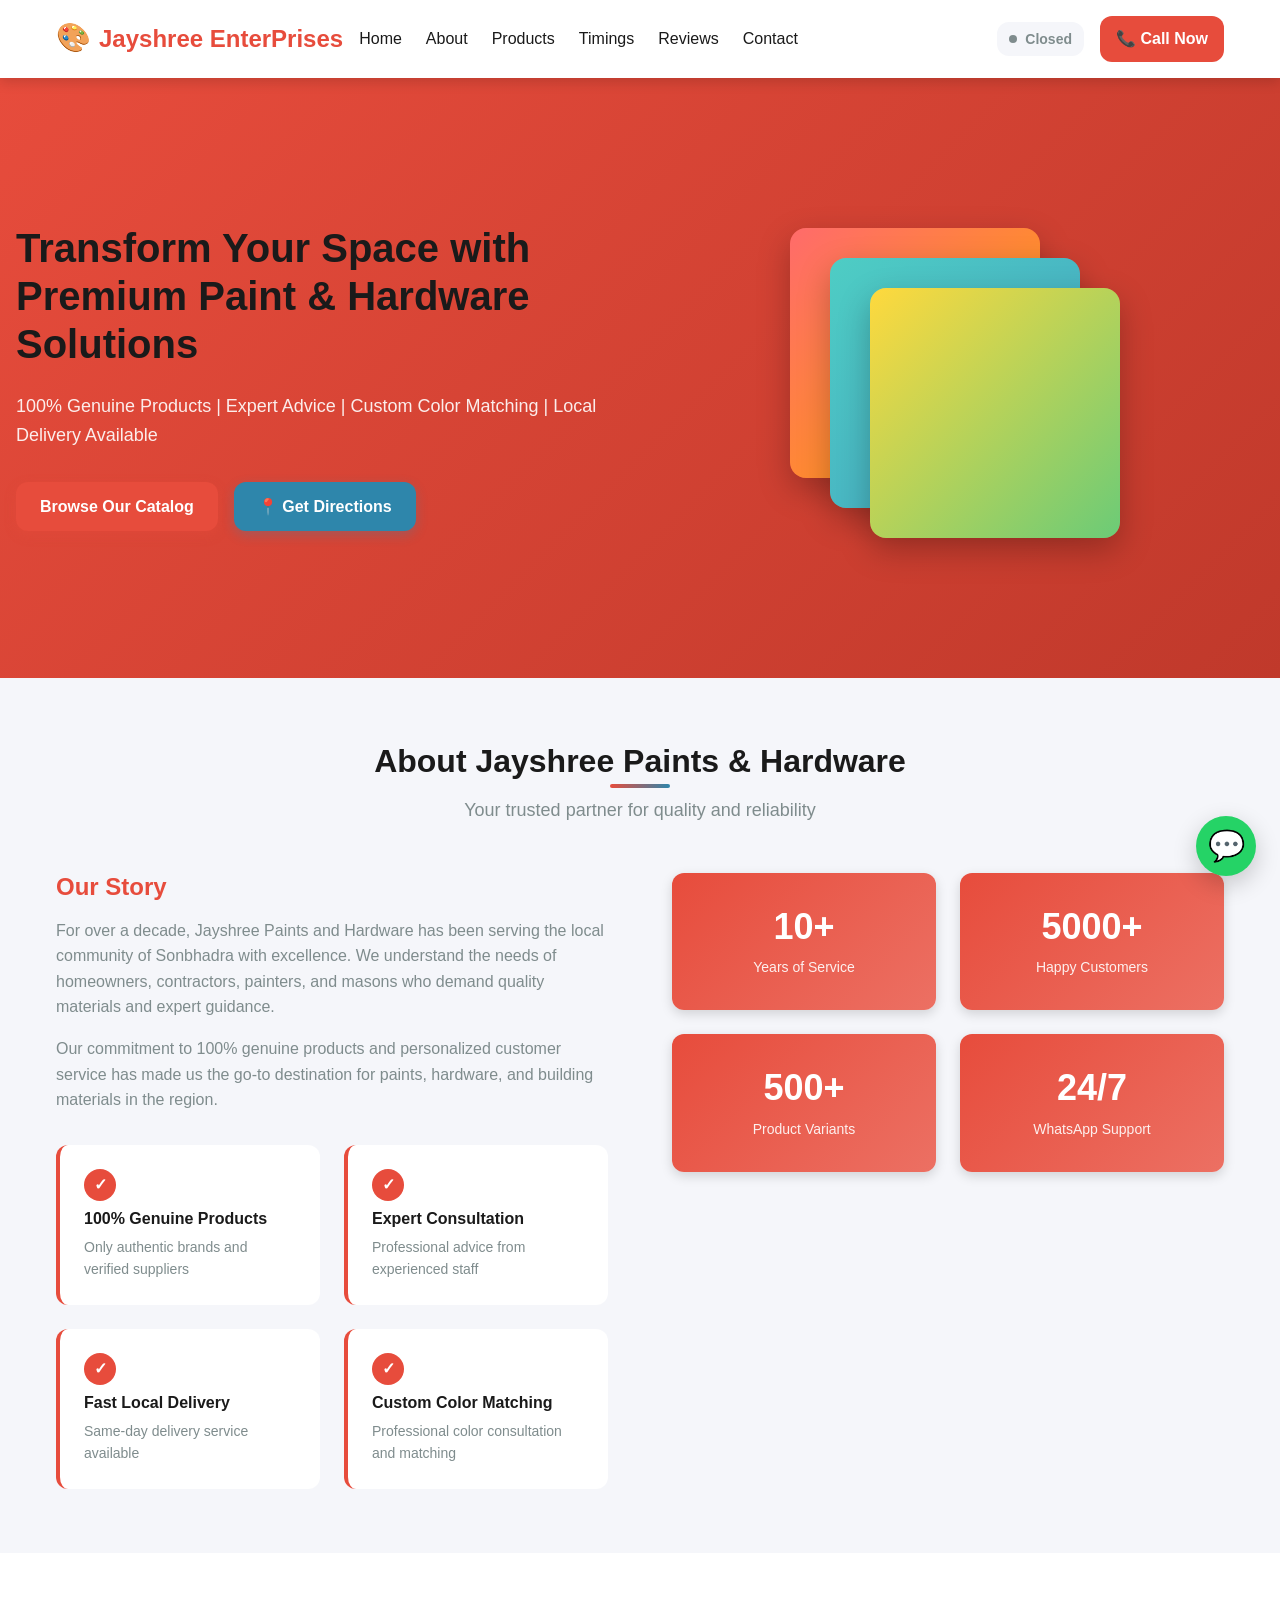
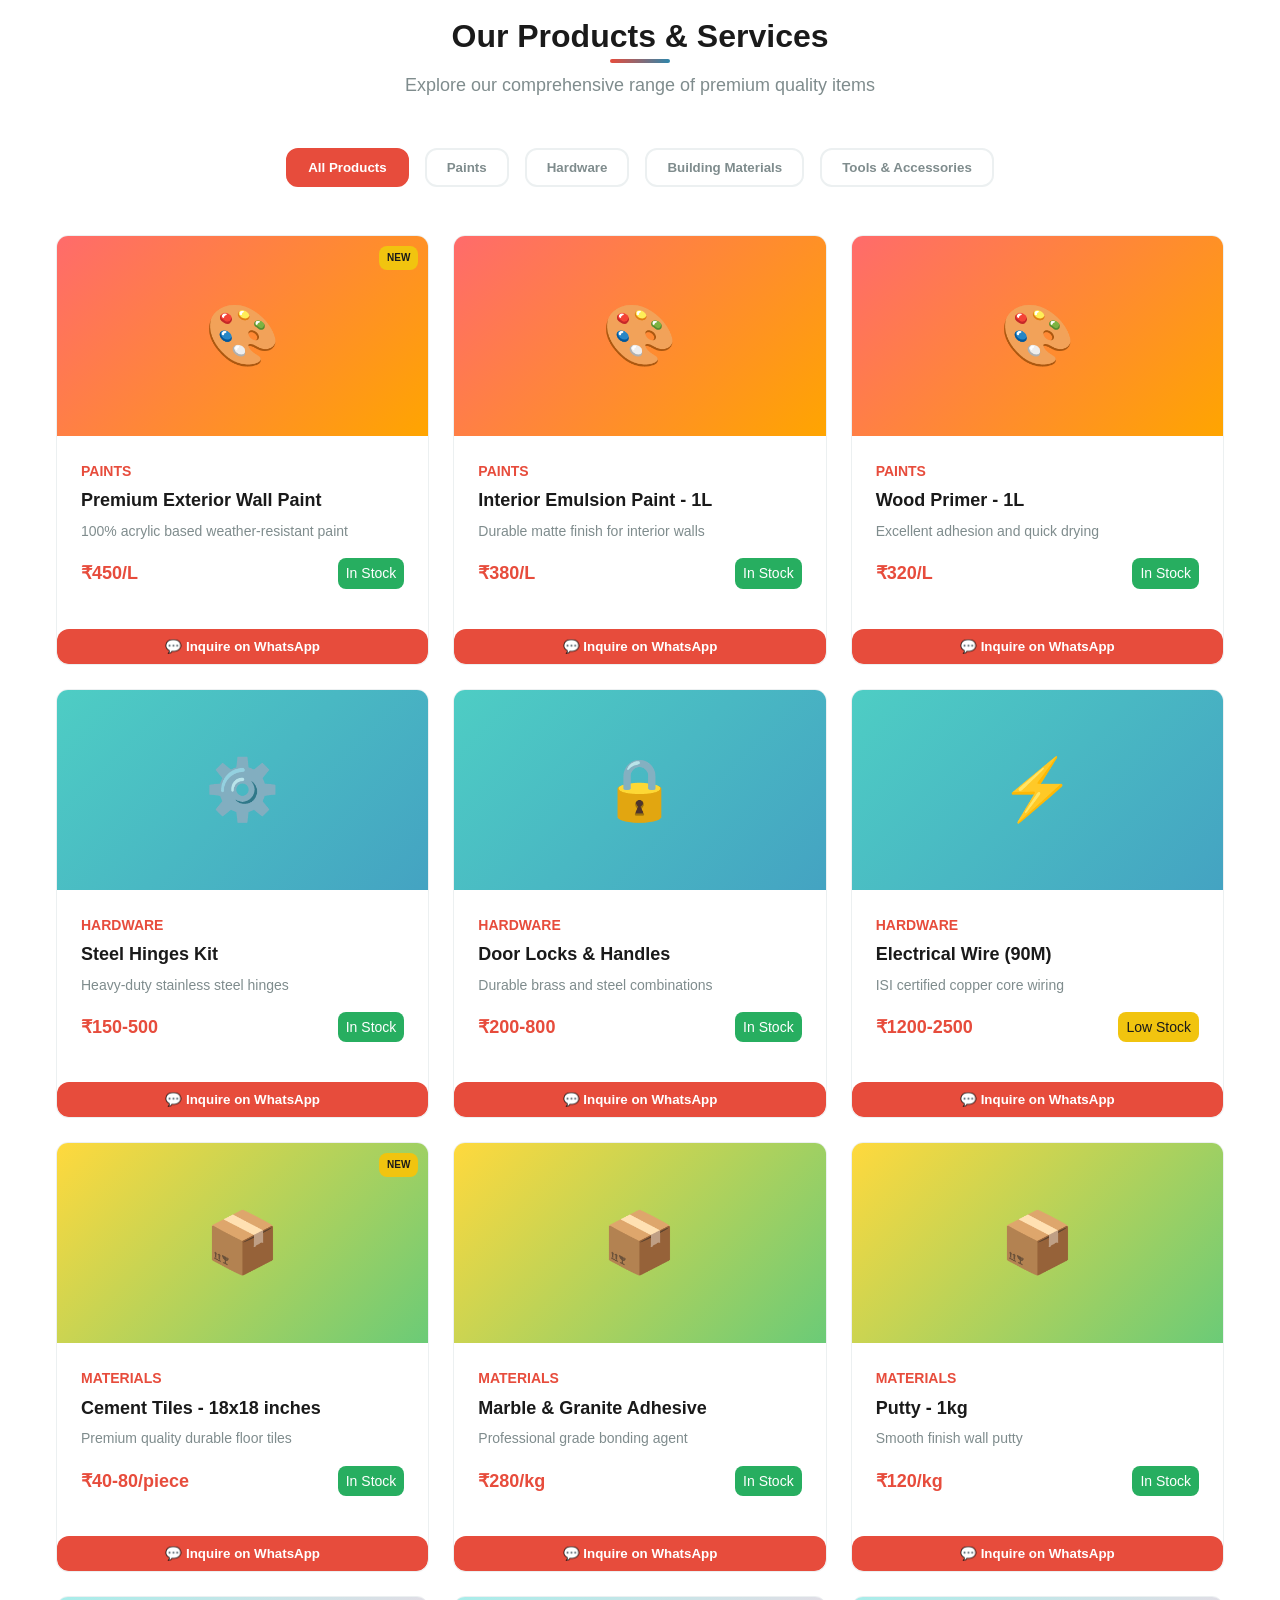
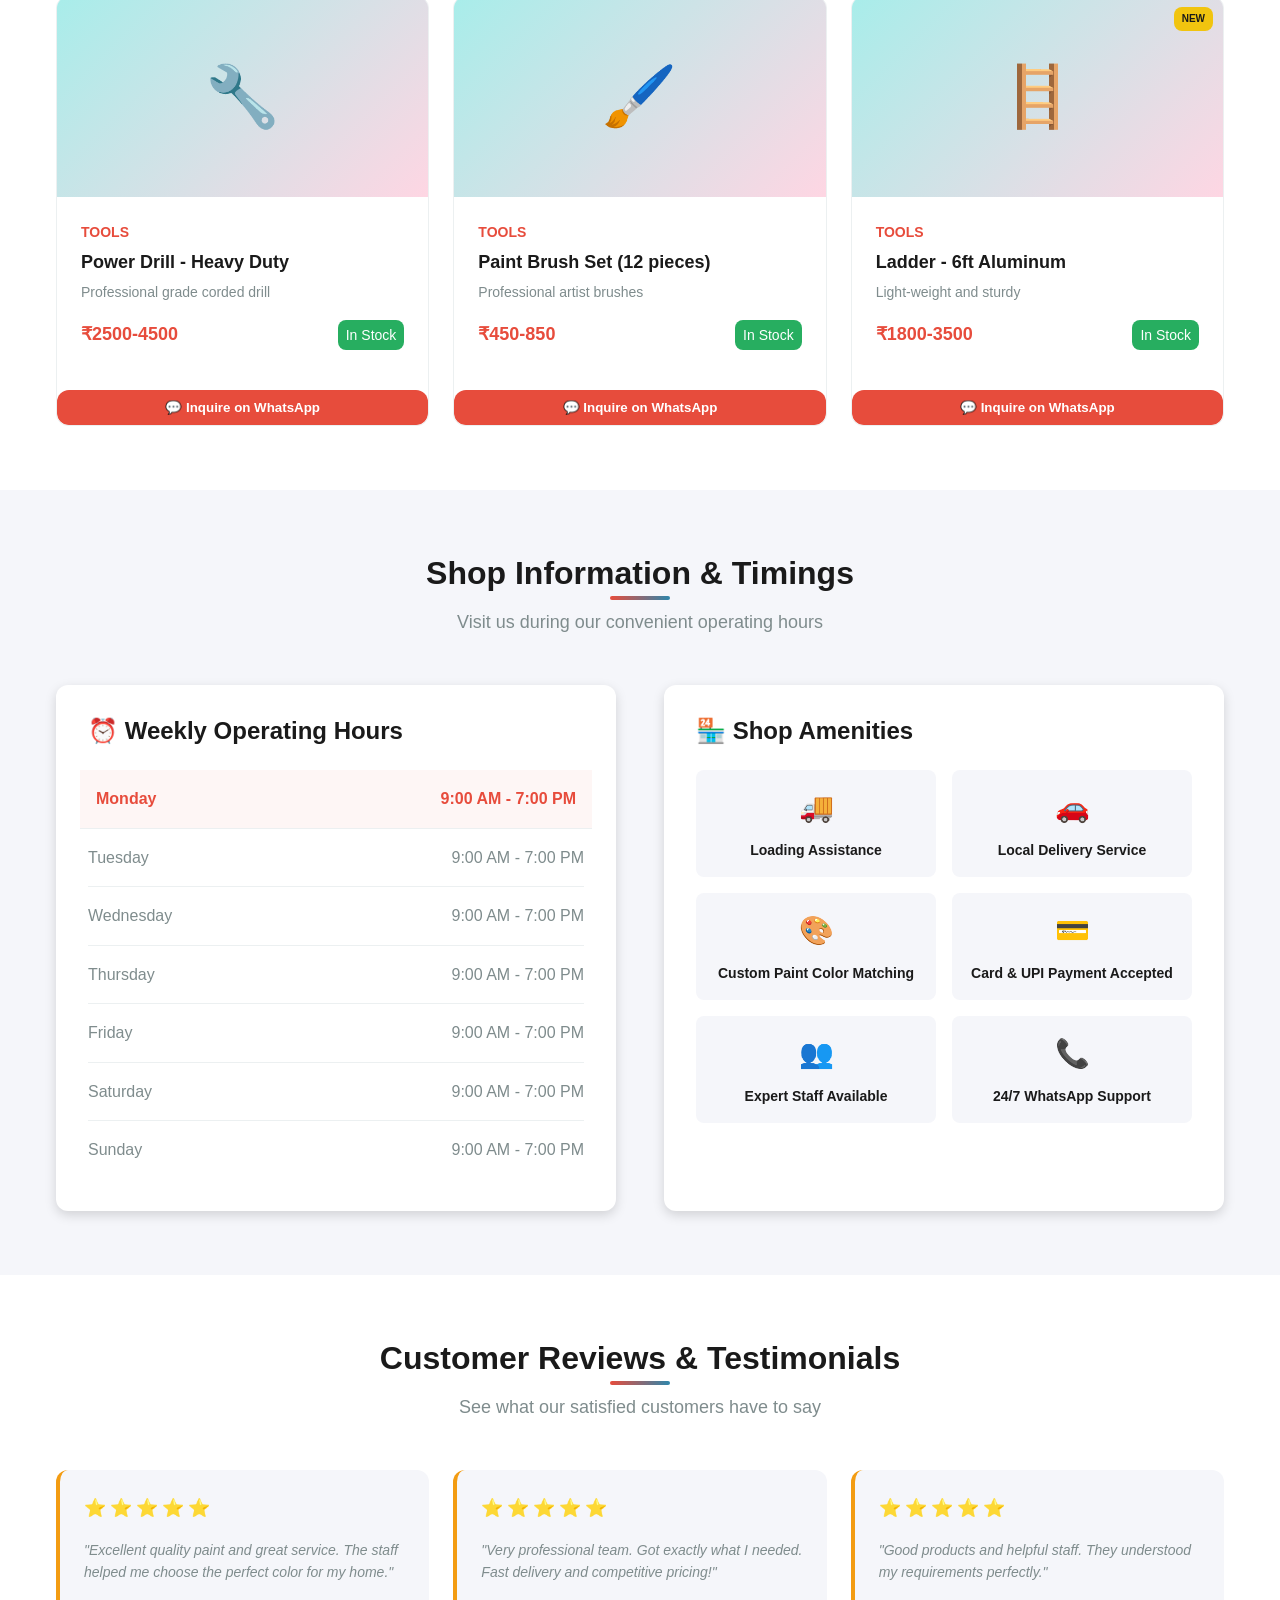
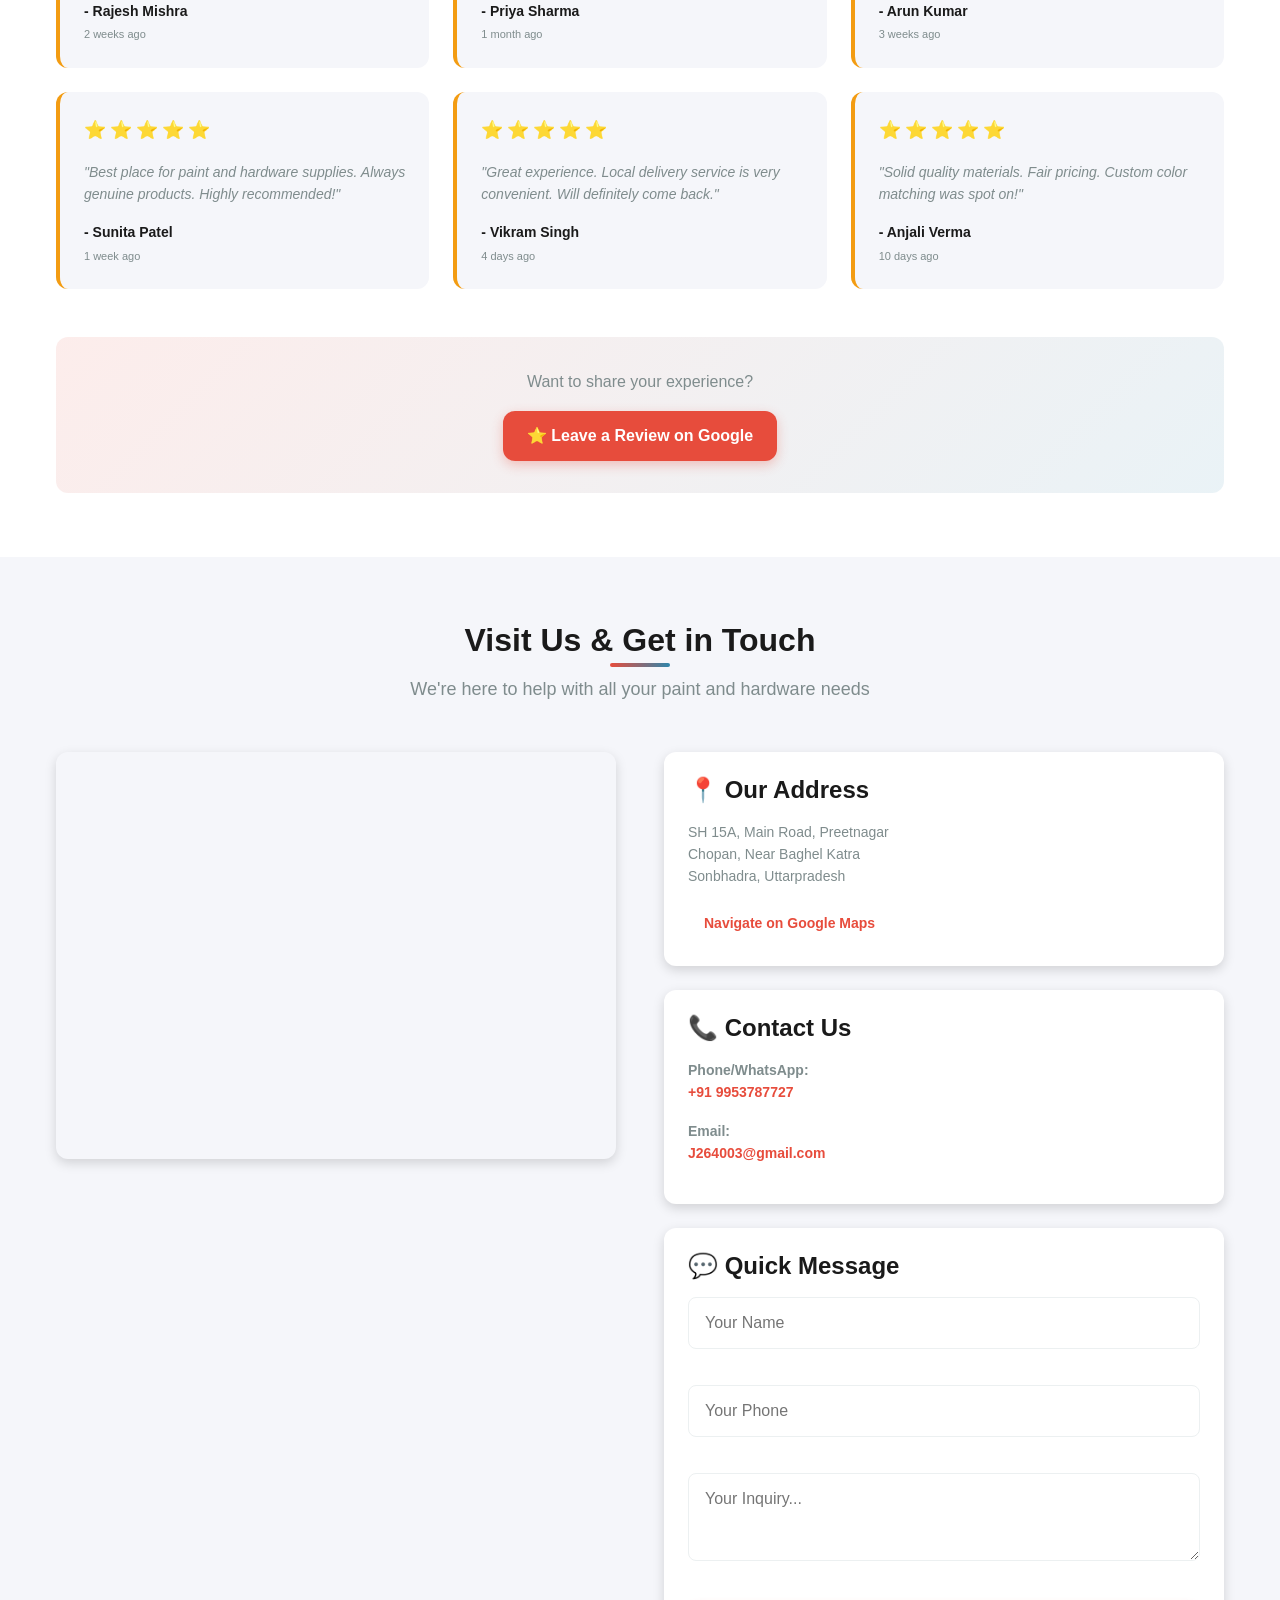
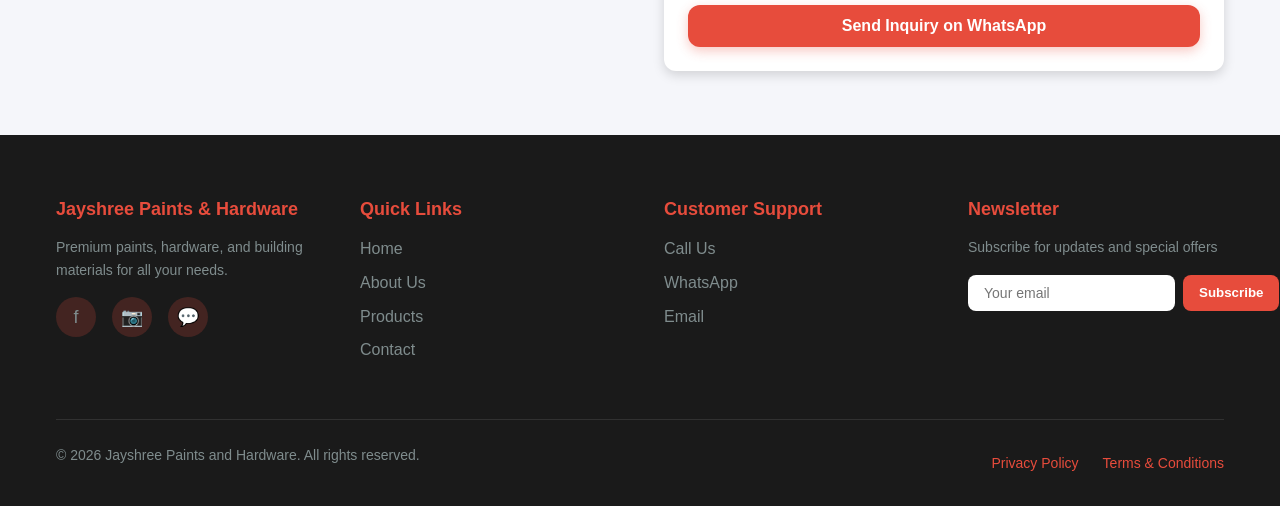
==== commit 9ee93fee: "Update print statement from 'Hello' to 'Goodbye'" ====
--- a/index.html
+++ b/index.html
@@ -19,7 +19,7 @@
         <div class="navbar-container">
             <div class="navbar-logo">
                 <span class="logo-icon">🎨</span>
-                <span class="logo-text">Jayshree Paints</span>
+                <span class="logo-text">Jayshree EnterPrises</span>
             </div>
 
             <button class="mobile-menu-btn" id="mobileMenuBtn">
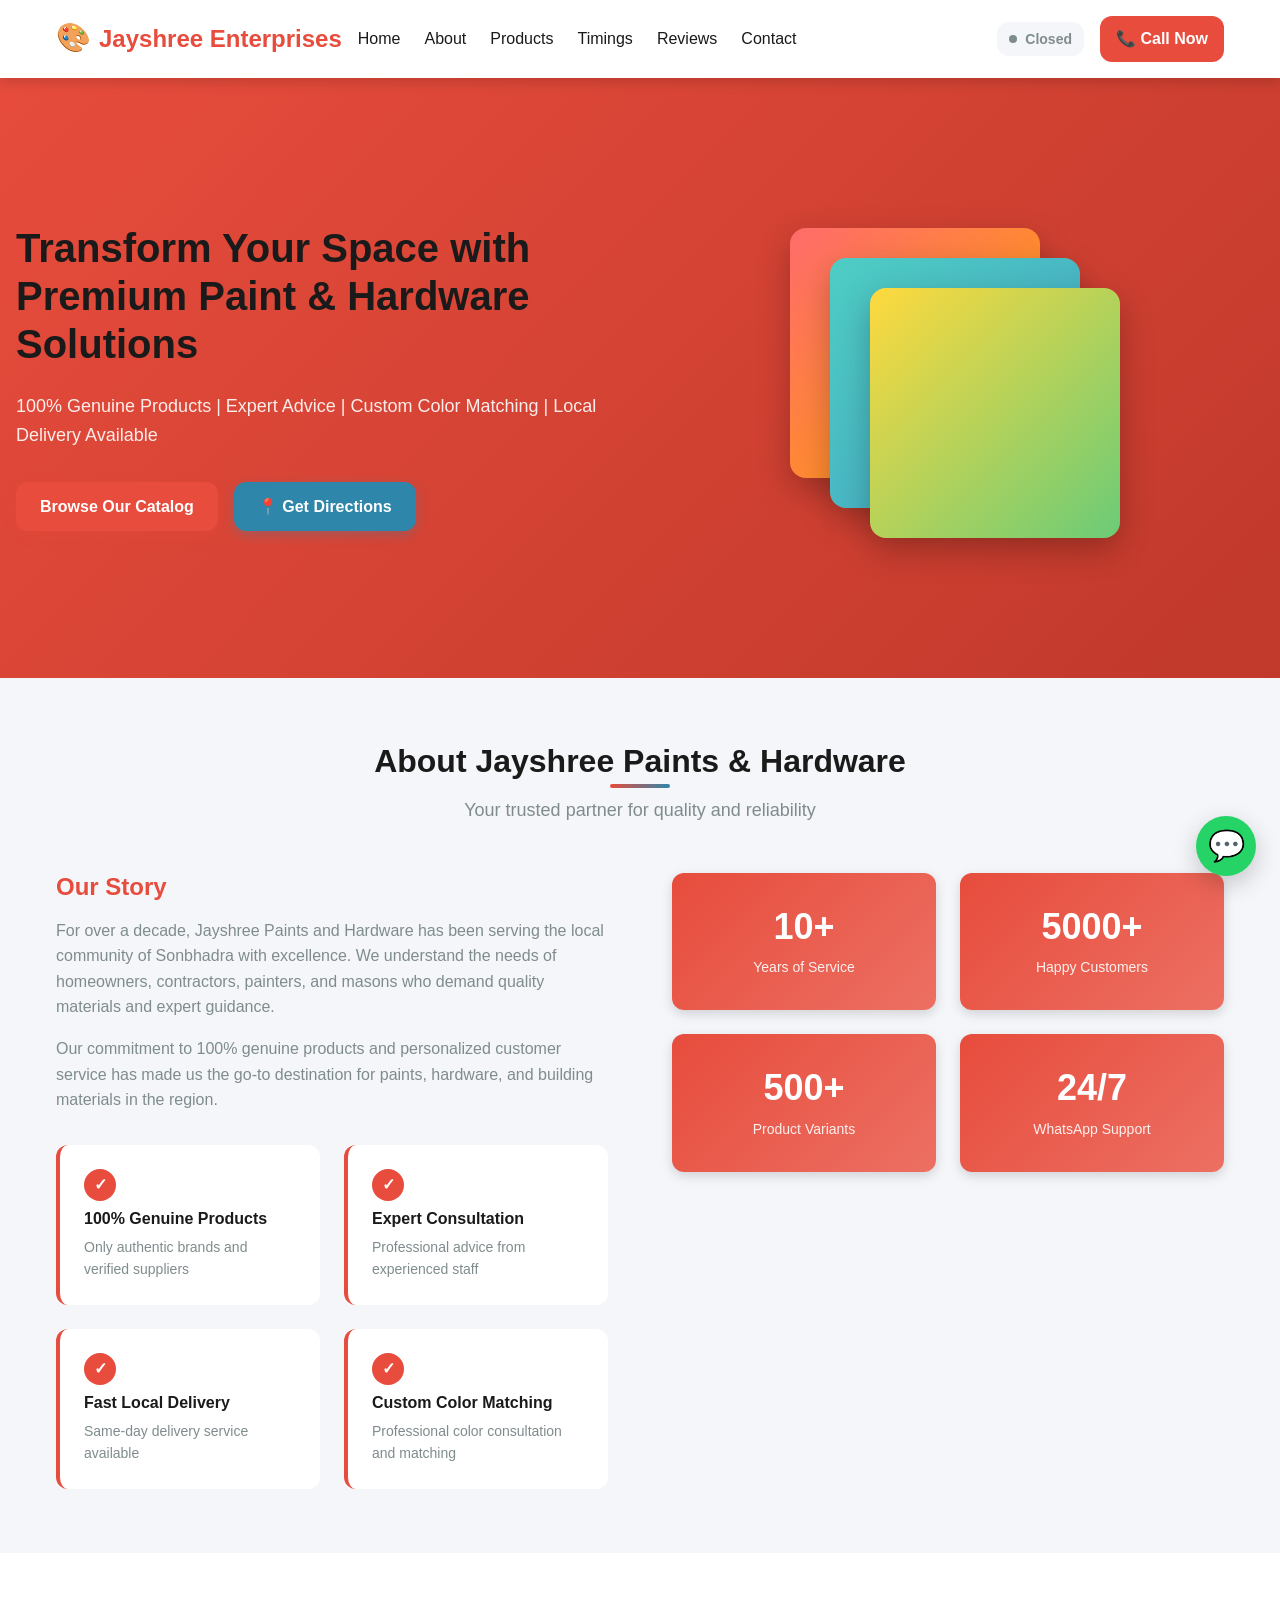
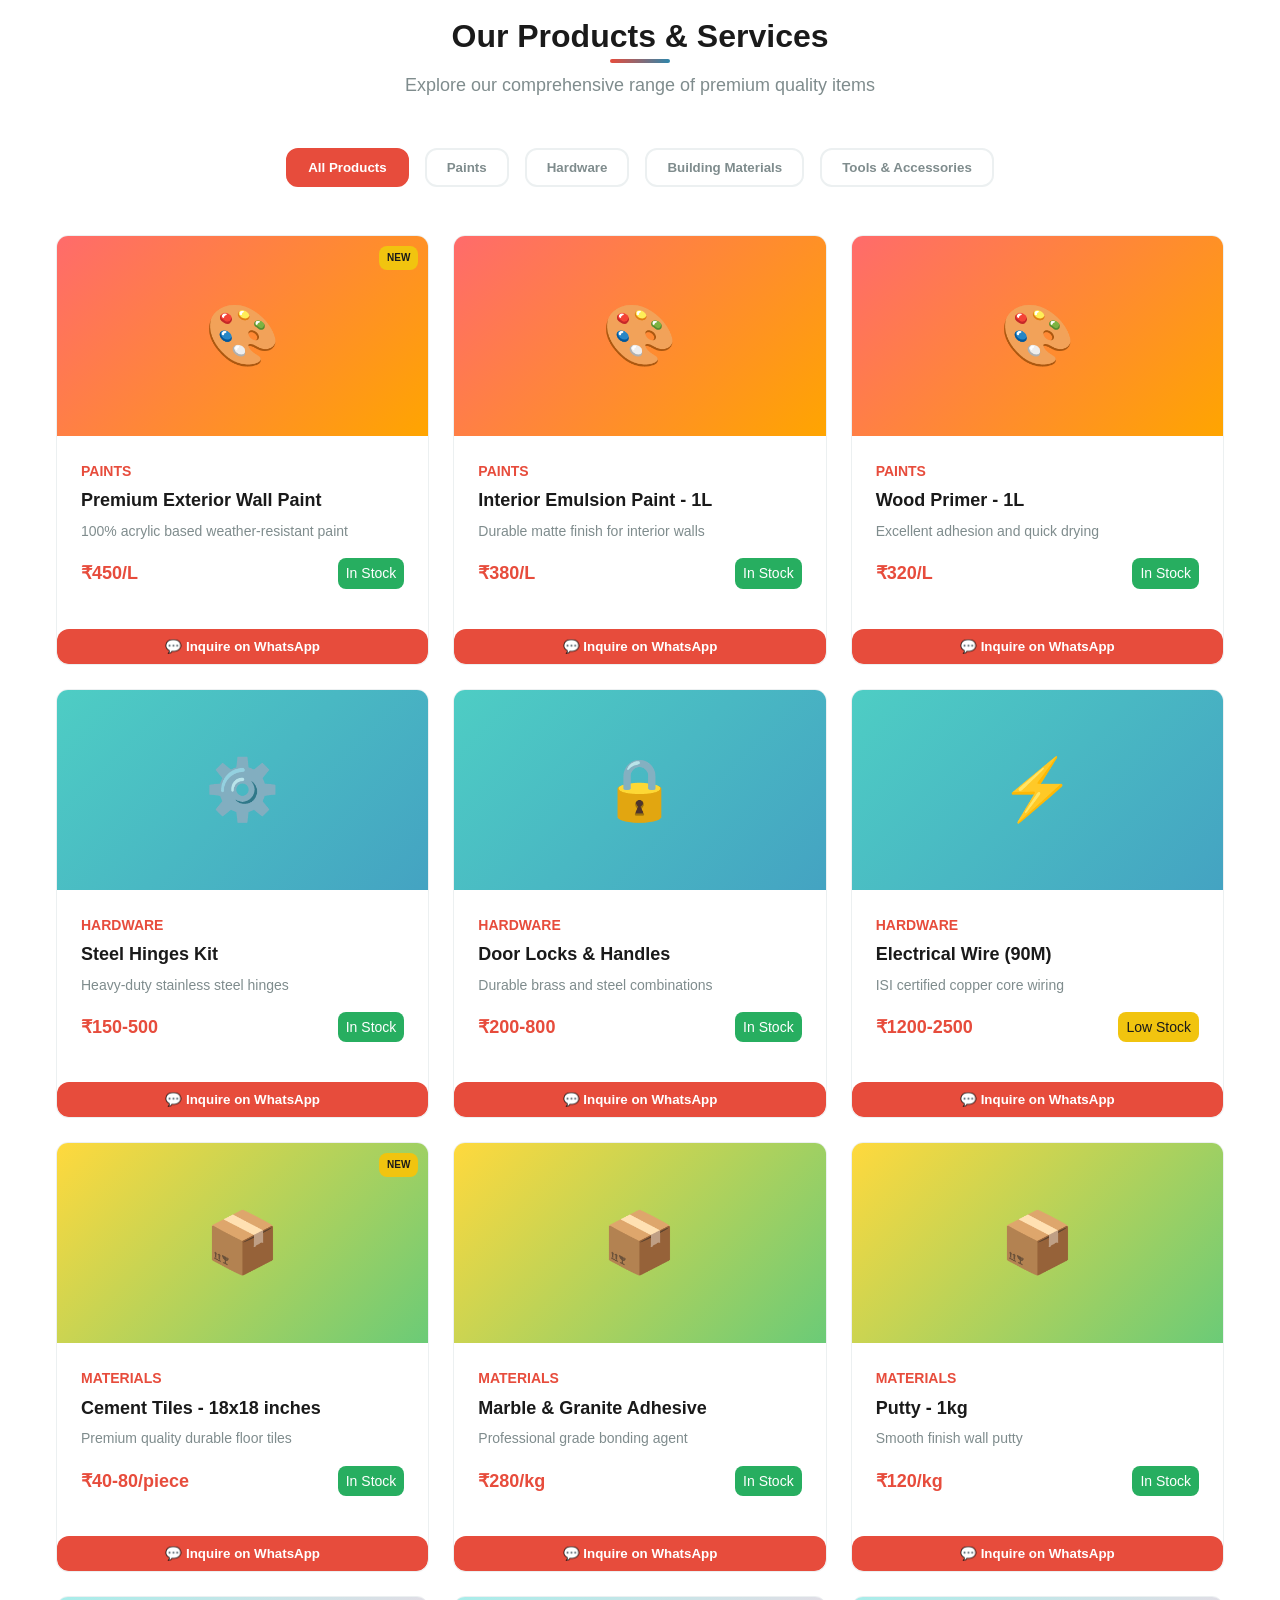
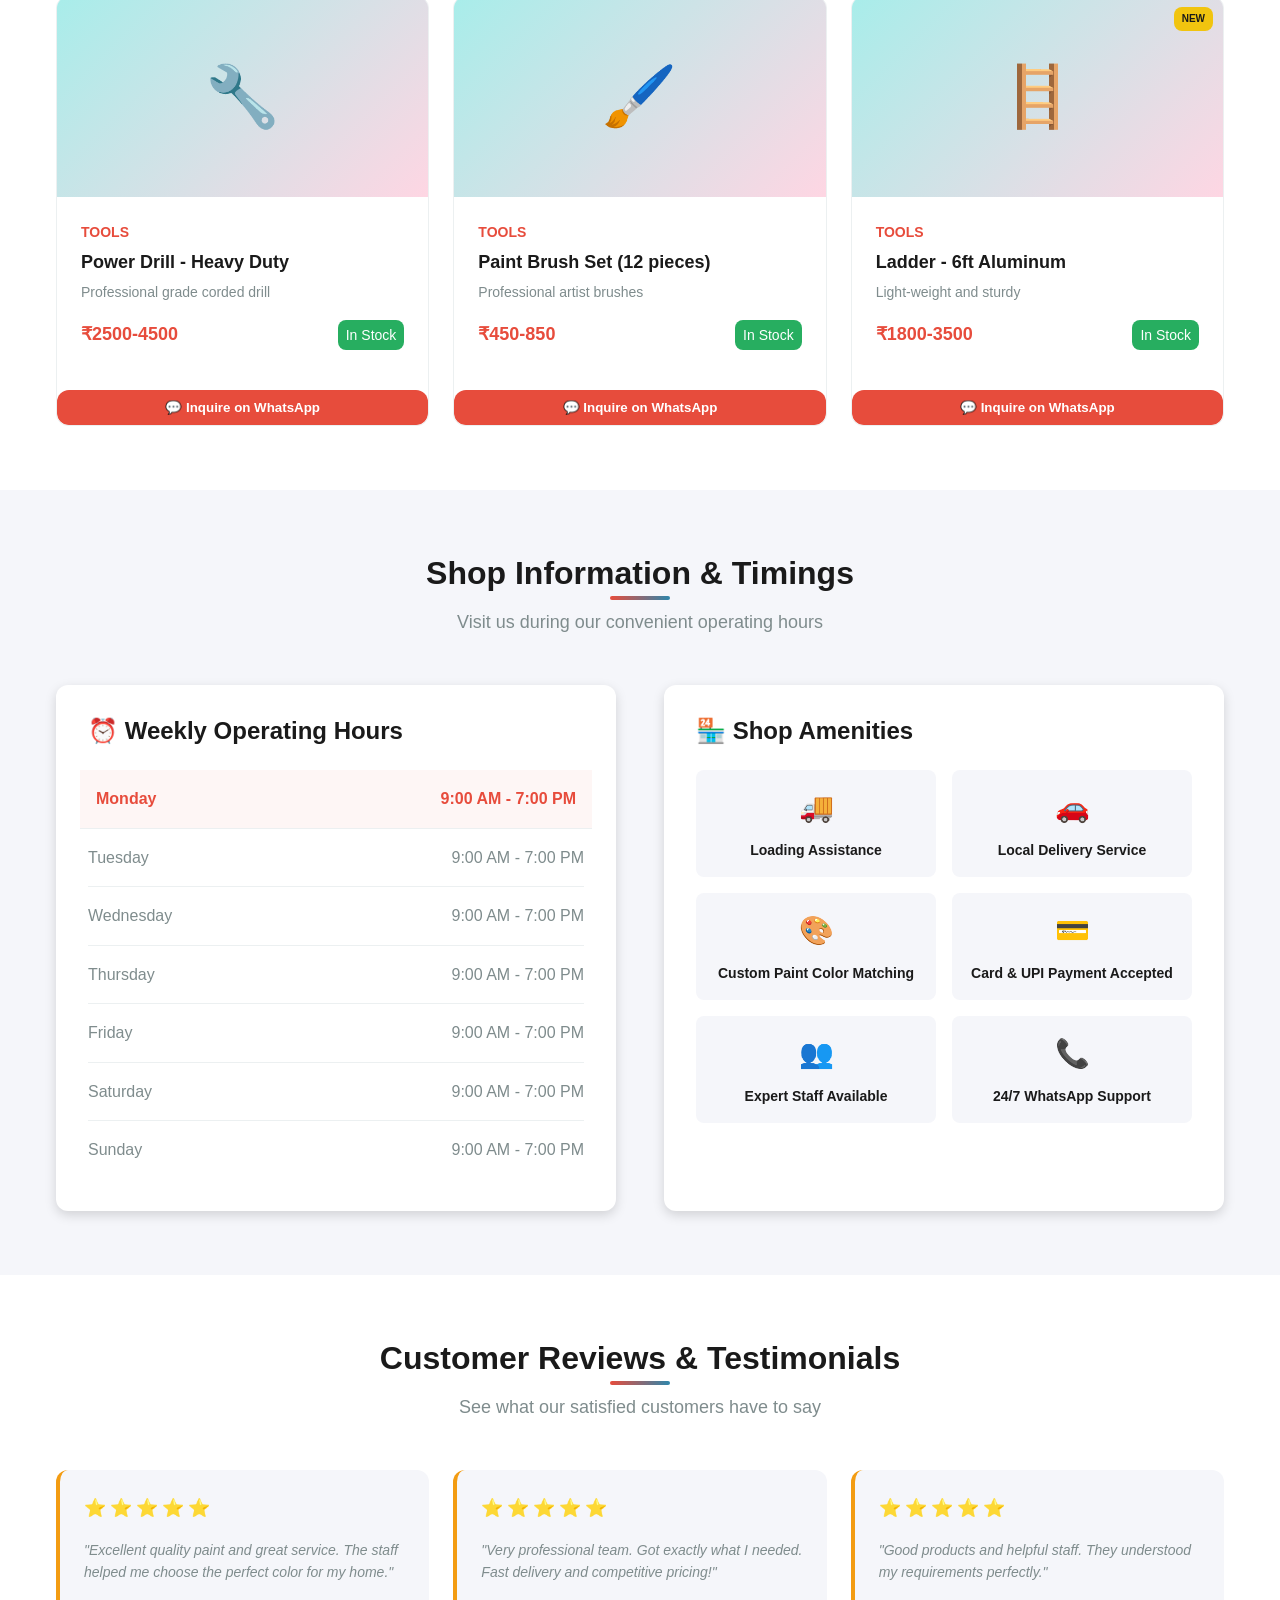
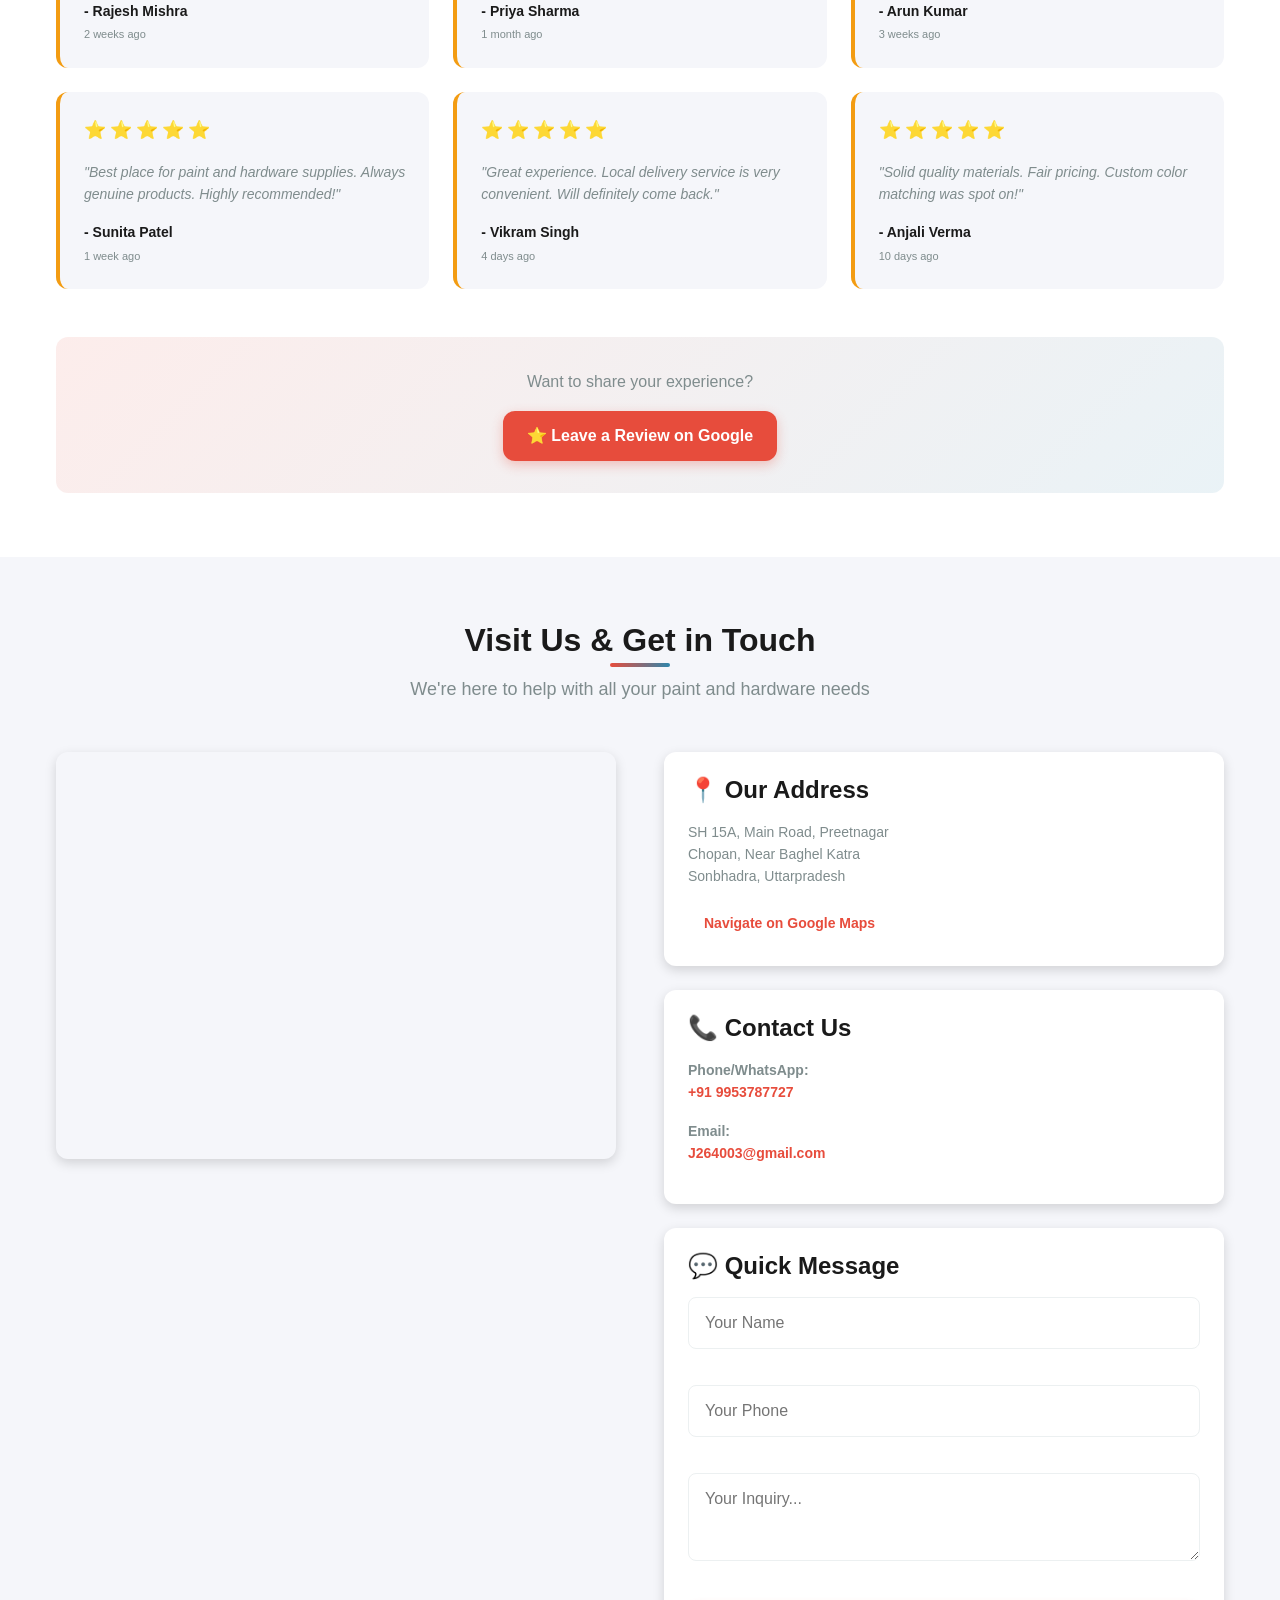
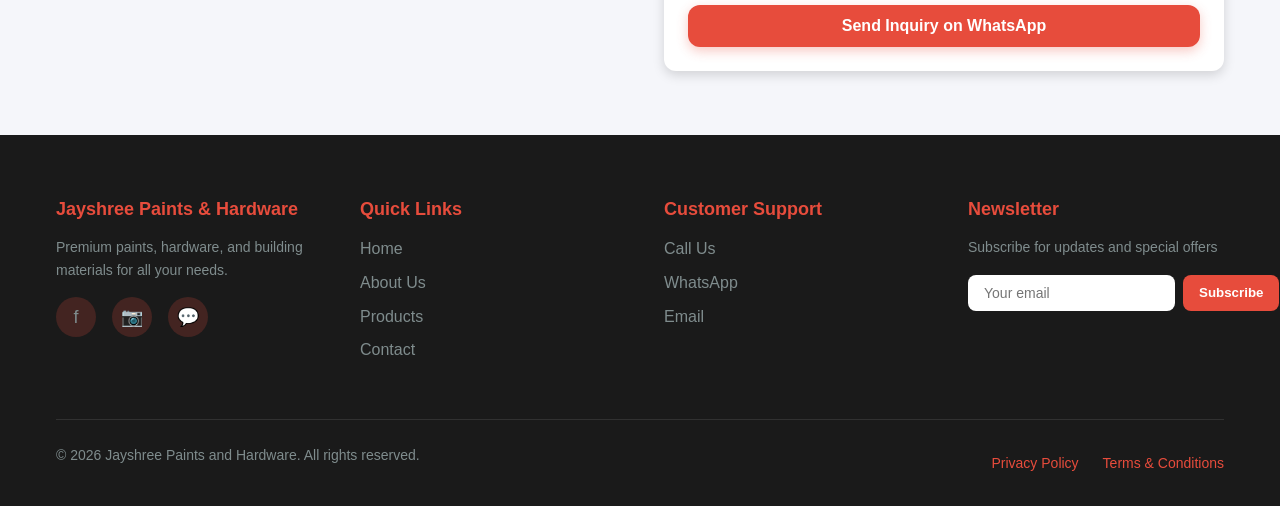
==== commit bcc65ef8: "Update" ====
--- a/index.html
+++ b/index.html
@@ -19,7 +19,7 @@
         <div class="navbar-container">
             <div class="navbar-logo">
                 <span class="logo-icon">🎨</span>
-                <span class="logo-text">Jayshree EnterPrises</span>
+                <span class="logo-text">Jayshree Enterprises</span>
             </div>
 
             <button class="mobile-menu-btn" id="mobileMenuBtn">
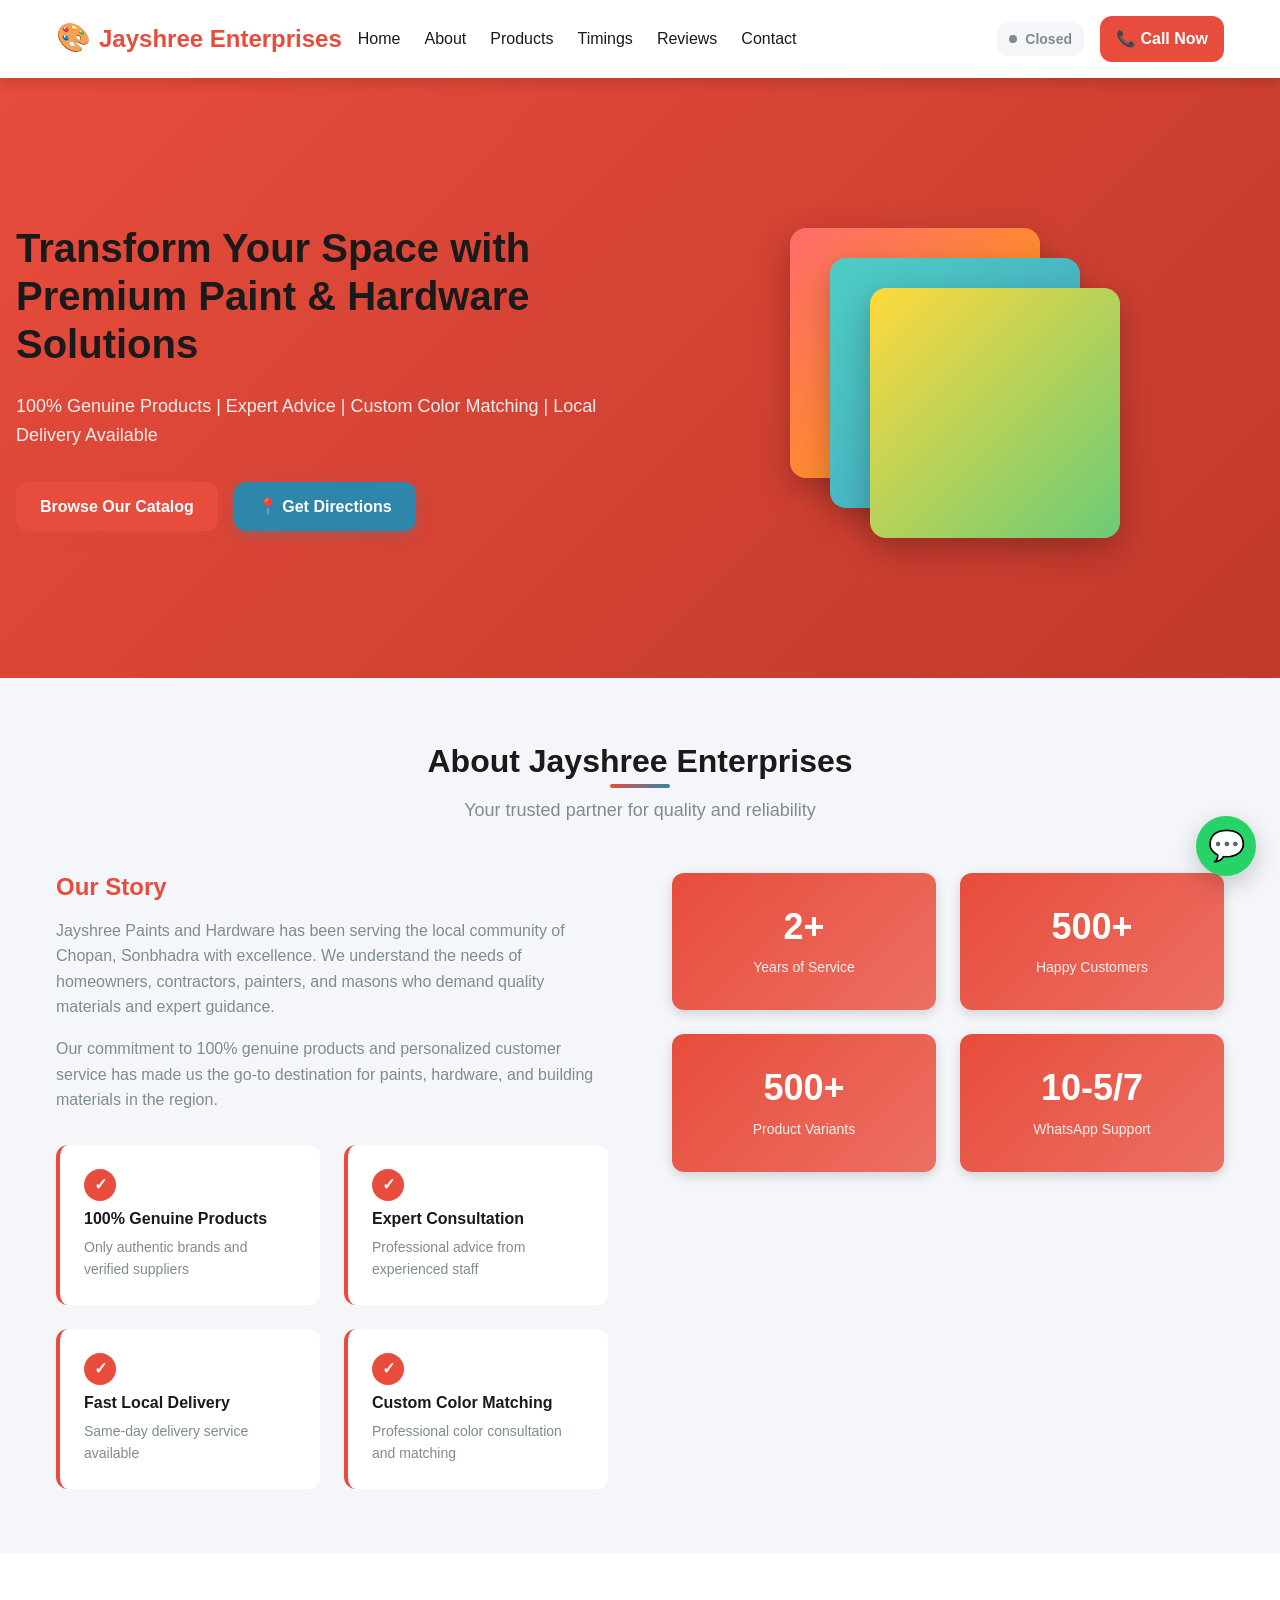
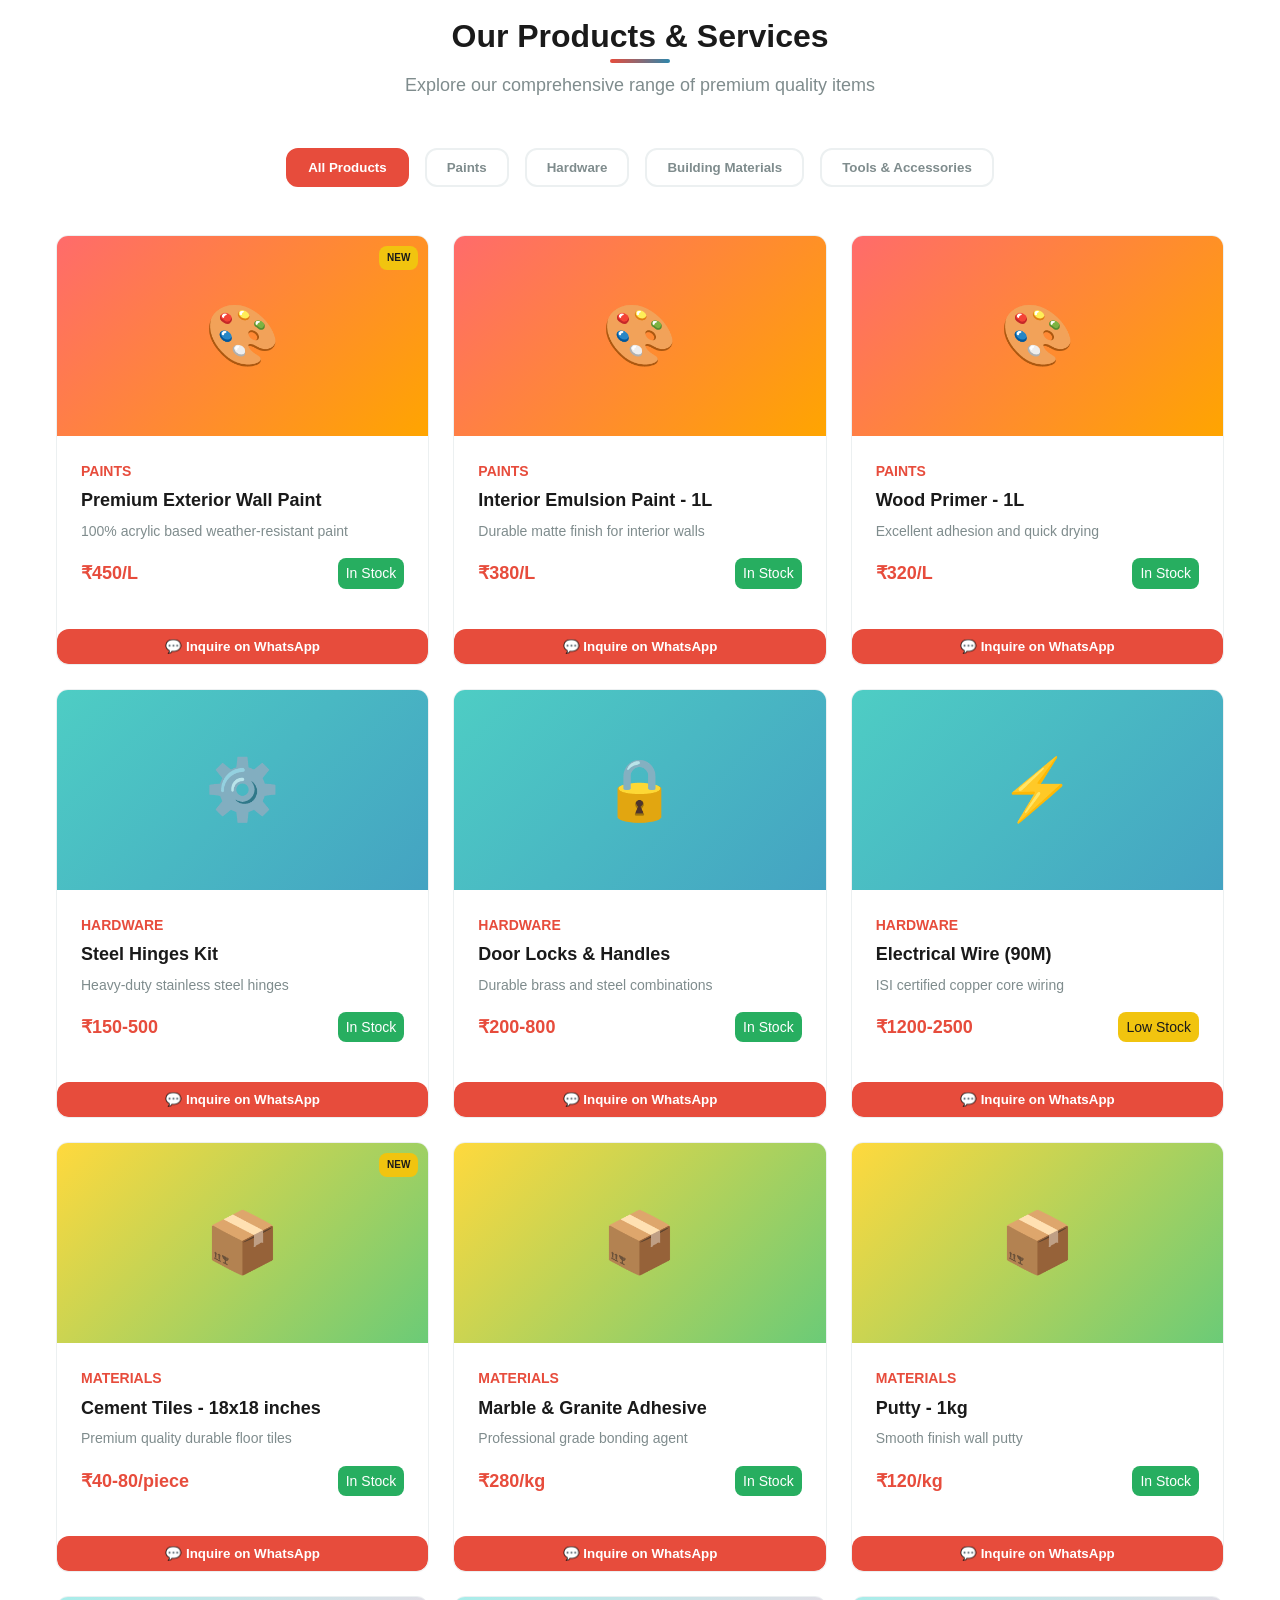
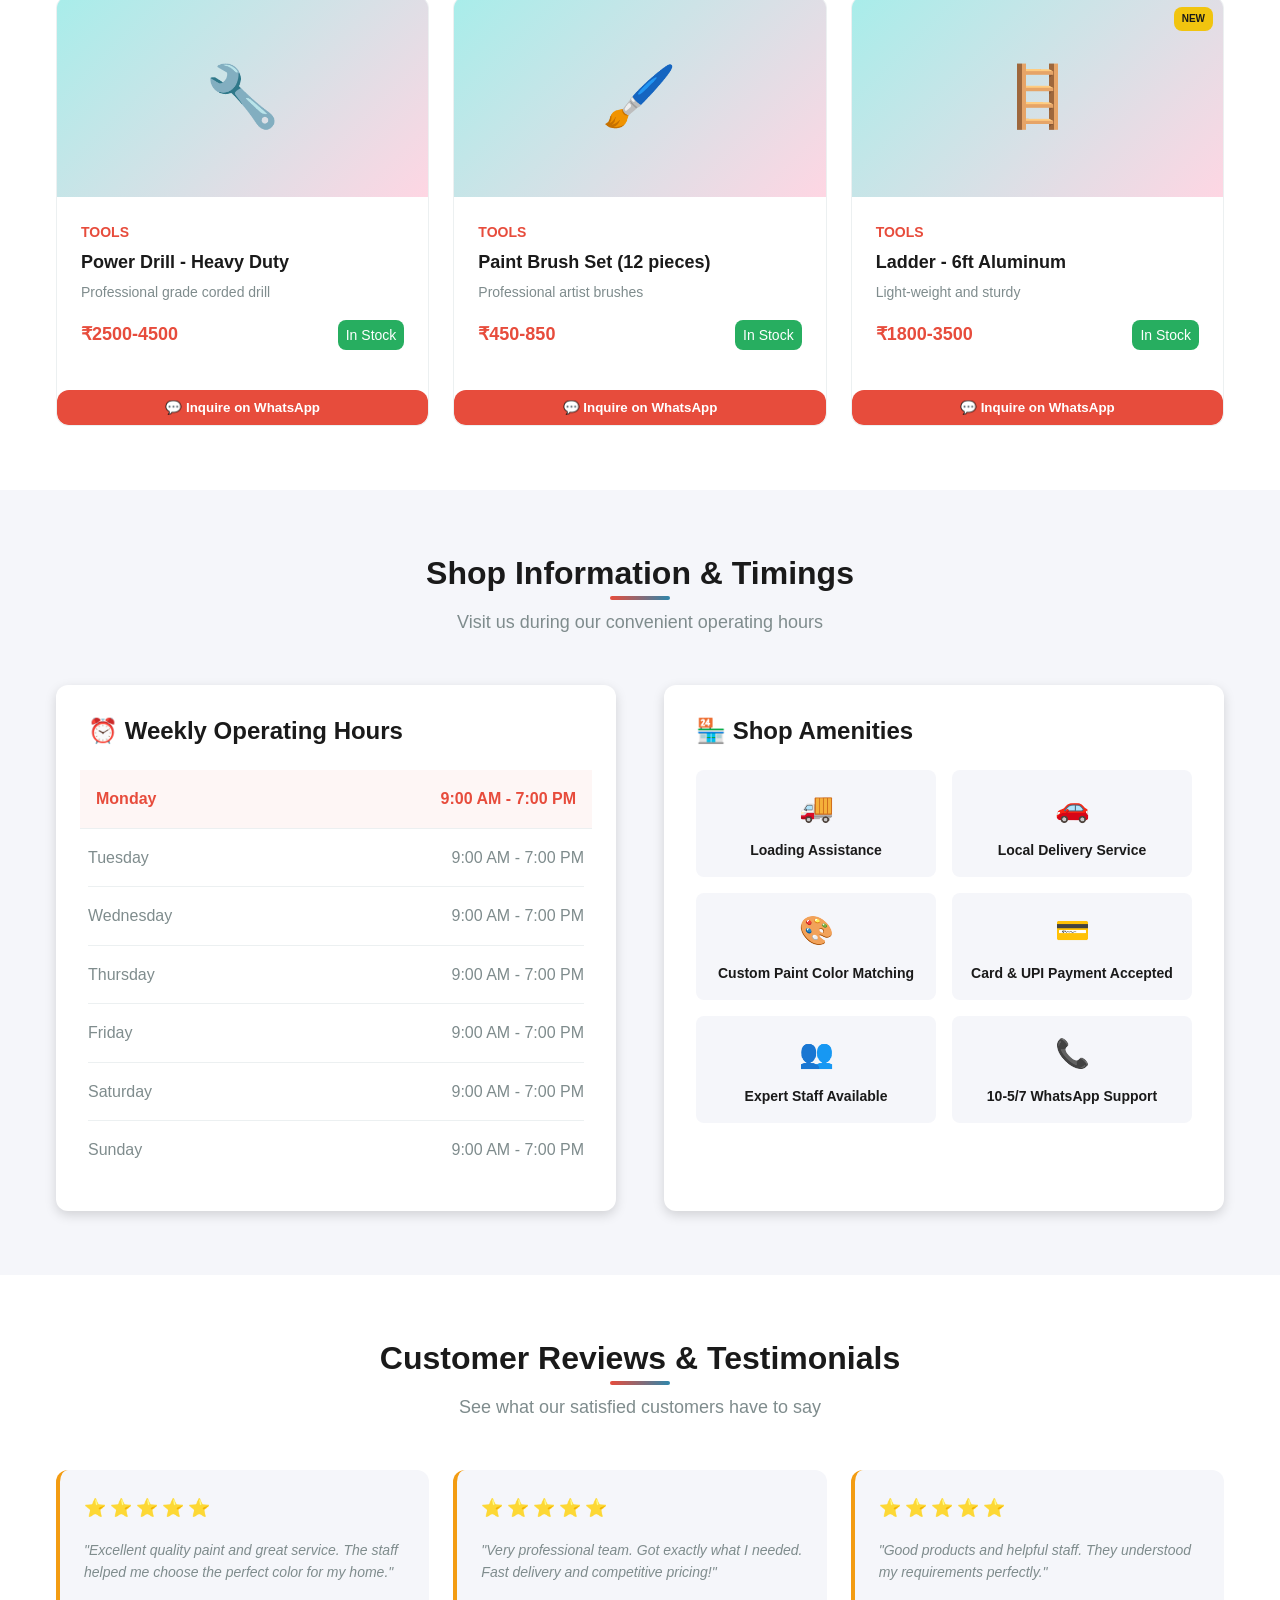
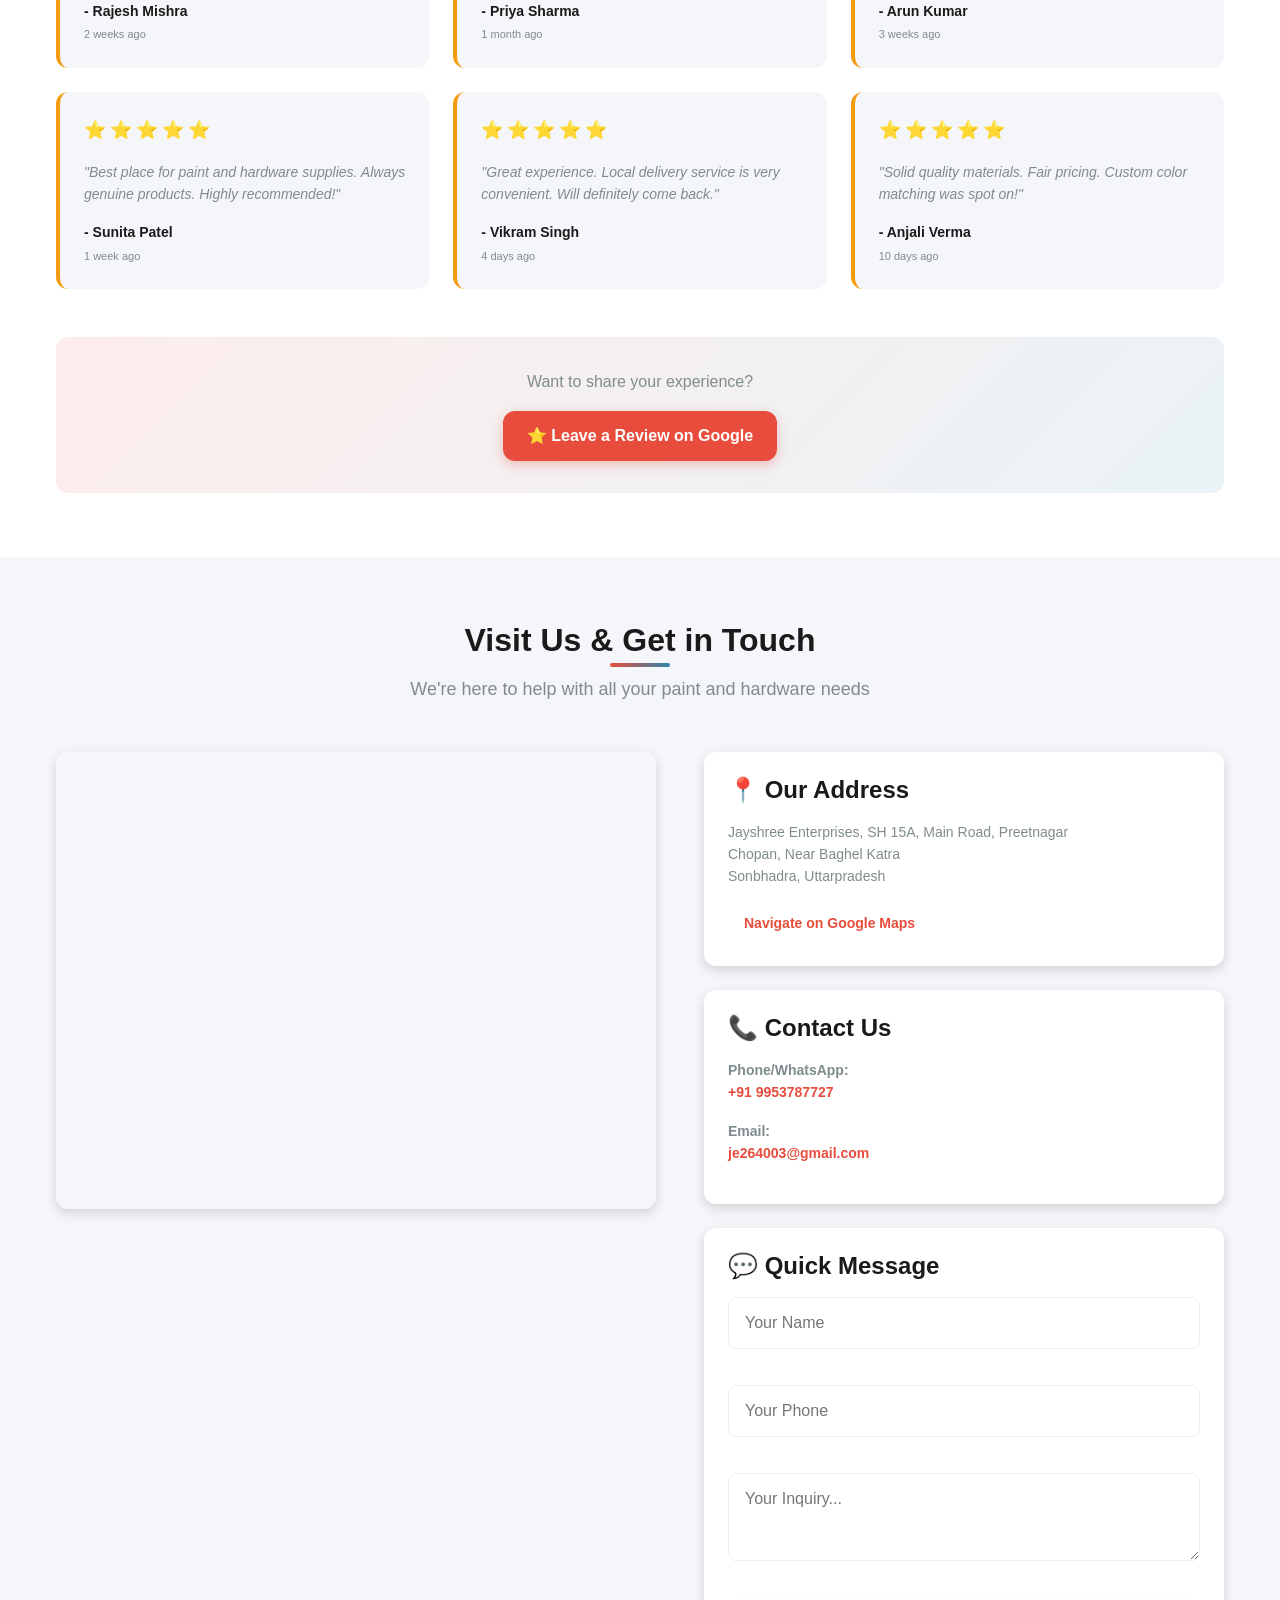
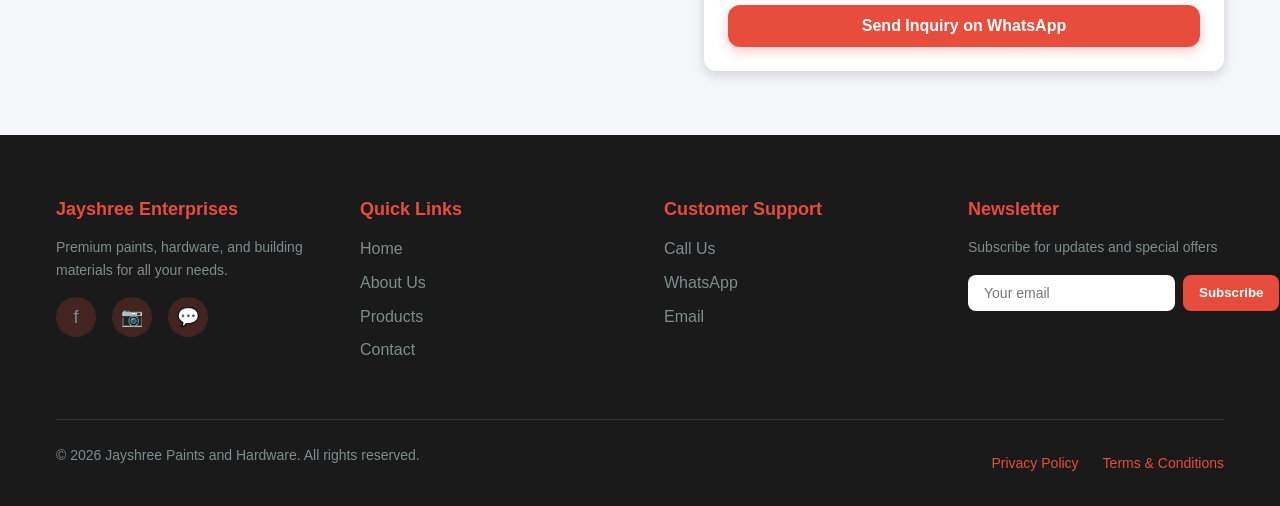
==== commit c0ed7f0c: "Updated Details content info" ====
--- a/index.html
+++ b/index.html
@@ -10,7 +10,7 @@
     <meta property="og:description" content="Discover a wide range of paints, hardware, and building materials. Visit our shop for expert advice and custom color matching.">
     <meta property="og:type" content="business.business">
     
-    <title>Jayshree Paints and Hardware | Paints, Hardware & Building Materials in Sonbhadra</title>
+    <title>Jayshree Paints and Hardware | Paints, Hardware & Building Materials in Chopan,Sonbhadra</title>
     <link rel="stylesheet" href="assets/styles/style.css">
 </head>
 <body>
@@ -71,14 +71,14 @@
     <section id="about" class="about">
         <div class="container">
             <div class="section-header">
-                <h2>About Jayshree Paints & Hardware</h2>
+                <h2>About Jayshree Enterprises</h2>
                 <p>Your trusted partner for quality and reliability</p>
             </div>
 
             <div class="about-grid">
                 <div class="about-content">
                     <h3>Our Story</h3>
-                    <p>For over a decade, Jayshree Paints and Hardware has been serving the local community of Sonbhadra with excellence. We understand the needs of homeowners, contractors, painters, and masons who demand quality materials and expert guidance.</p>
+                    <p>Jayshree Paints and Hardware has been serving the local community of Chopan, Sonbhadra with excellence. We understand the needs of homeowners, contractors, painters, and masons who demand quality materials and expert guidance.</p>
                     <p>Our commitment to 100% genuine products and personalized customer service has made us the go-to destination for paints, hardware, and building materials in the region.</p>
                     
                     <div class="trust-markers">
@@ -107,11 +107,11 @@
 
                 <div class="about-stats">
                     <div class="stat-card">
-                        <h4>10+</h4>
+                        <h4>2+</h4>
                         <p>Years of Service</p>
                     </div>
                     <div class="stat-card">
-                        <h4>5000+</h4>
+                        <h4>500+</h4>
                         <p>Happy Customers</p>
                     </div>
                     <div class="stat-card">
@@ -119,7 +119,7 @@
                         <p>Product Variants</p>
                     </div>
                     <div class="stat-card">
-                        <h4>24/7</h4>
+                        <h4>10-5/7</h4>
                         <p>WhatsApp Support</p>
                     </div>
                 </div>
@@ -219,7 +219,7 @@
                         </div>
                         <div class="amenity">
                             <span class="amenity-icon">📞</span>
-                            <span>24/7 WhatsApp Support</span>
+                            <span>10-5/7 WhatsApp Support</span>
                         </div>
                     </div>
                 </div>
@@ -260,15 +260,15 @@
                 <div class="map-placeholder">
                     <div class="map-container">
                         <!-- Google Maps Embed -->
-                        <iframe src="https://www.google.com/maps/embed?pb=!1m18!1m12!1m3!1d3626.5089088821046!2d82.3449!3d23.8321!2m3!1f0!2f0!3f0!3m2!1i1024!2i768!4f13.1!3m3!1m2!1s0x0%3A0x0!2zMjPCsDQ5JzU4LjMiTiA4MsKwMjAnNDMuNiJF!5e0!3m2!1sen!2sin!4v1234567890" width="100%" height="400" style="border:0;" allowfullscreen="" loading="lazy" referrerpolicy="no-referrer-when-downgrade"></iframe>
+                        <iframe src="https://www.google.com/maps/embed?pb=!1m18!1m12!1m3!1d3630.4388738573048!2d83.0225883!3d24.5048918!2m3!1f0!2f0!3f0!3m2!1i1024!2i768!4f13.1!3m3!1m2!1s0x398ee5003c8a77a9%3A0x1a50c13bfacf449f!2sJayshree%20Enterprises!5e0!3m2!1sen!2sin!4v1790253047671!5m2!1sen!2sin" width="600" height="450" style="border:0;" allowfullscreen="" loading="lazy" referrerpolicy="strict-origin-when-cross-origin"></iframe>
                     </div>
                 </div>
 
                 <div class="contact-info">
                     <div class="info-card">
                         <h3>📍 Our Address</h3>
-                        <p>SH 15A, Main Road, Preetnagar<br>Chopan, Near Baghel Katra<br>Sonbhadra, Uttarpradesh</p>
-                        <a href="https://maps.google.com/?q=SH+15A+Main+Road+Preetnagar+Chopan+Sonbhadra+Uttarpradesh" target="_blank" class="btn btn-small">Navigate on Google Maps</a>
+                        <p>Jayshree Enterprises, SH 15A, Main Road, Preetnagar<br>Chopan, Near Baghel Katra<br>Sonbhadra, Uttarpradesh</p>
+                        <a href="https://maps.app.goo.gl/NZwhakzCK9e9Niba7" target="_blank" class="btn btn-small">Navigate on Google Maps</a>
                     </div>
 
                     <div class="info-card">
@@ -276,7 +276,7 @@
                         <p><strong>Phone/WhatsApp:</strong><br>
                         <a href="tel:+919953787727">+91 9953787727</a></p>
                         <p><strong>Email:</strong><br>
-                        <a href="mailto:J264003@gmail.com">J264003@gmail.com</a></p>
+                        <a href="mailto:je264003@gmail.com">je264003@gmail.com</a></p>
                     </div>
 
                     <div class="info-card">
@@ -307,11 +307,11 @@
         <div class="container">
             <div class="footer-content">
                 <div class="footer-section">
-                    <h4>Jayshree Paints & Hardware</h4>
+                    <h4>Jayshree Enterprises</h4>
                     <p>Premium paints, hardware, and building materials for all your needs.</p>
                     <div class="social-links">
-                        <a href="https://www.facebook.com/jayshreepaints" target="_blank" title="Facebook">f</a>
-                        <a href="https://www.instagram.com/jayshreepaints" target="_blank" title="Instagram">📷</a>
+                        <a href="" target="_blank" title="Facebook">f</a>
+                        <a href="" target="_blank" title="Instagram">📷</a>
                         <a href="https://api.whatsapp.com/send?phone=919953787727" target="_blank" title="WhatsApp">💬</a>
                     </div>
                 </div>
@@ -346,7 +346,7 @@
             </div>
 
             <div class="footer-bottom">
-                <p>&copy; 2024 Jayshree Paints and Hardware. All rights reserved.</p>
+                <p>&copy; 2025 Jayshree Enterprises. All rights reserved.</p>
                 <div class="legal-links">
                     <a href="#privacy">Privacy Policy</a>
                     <a href="#terms">Terms & Conditions</a>
